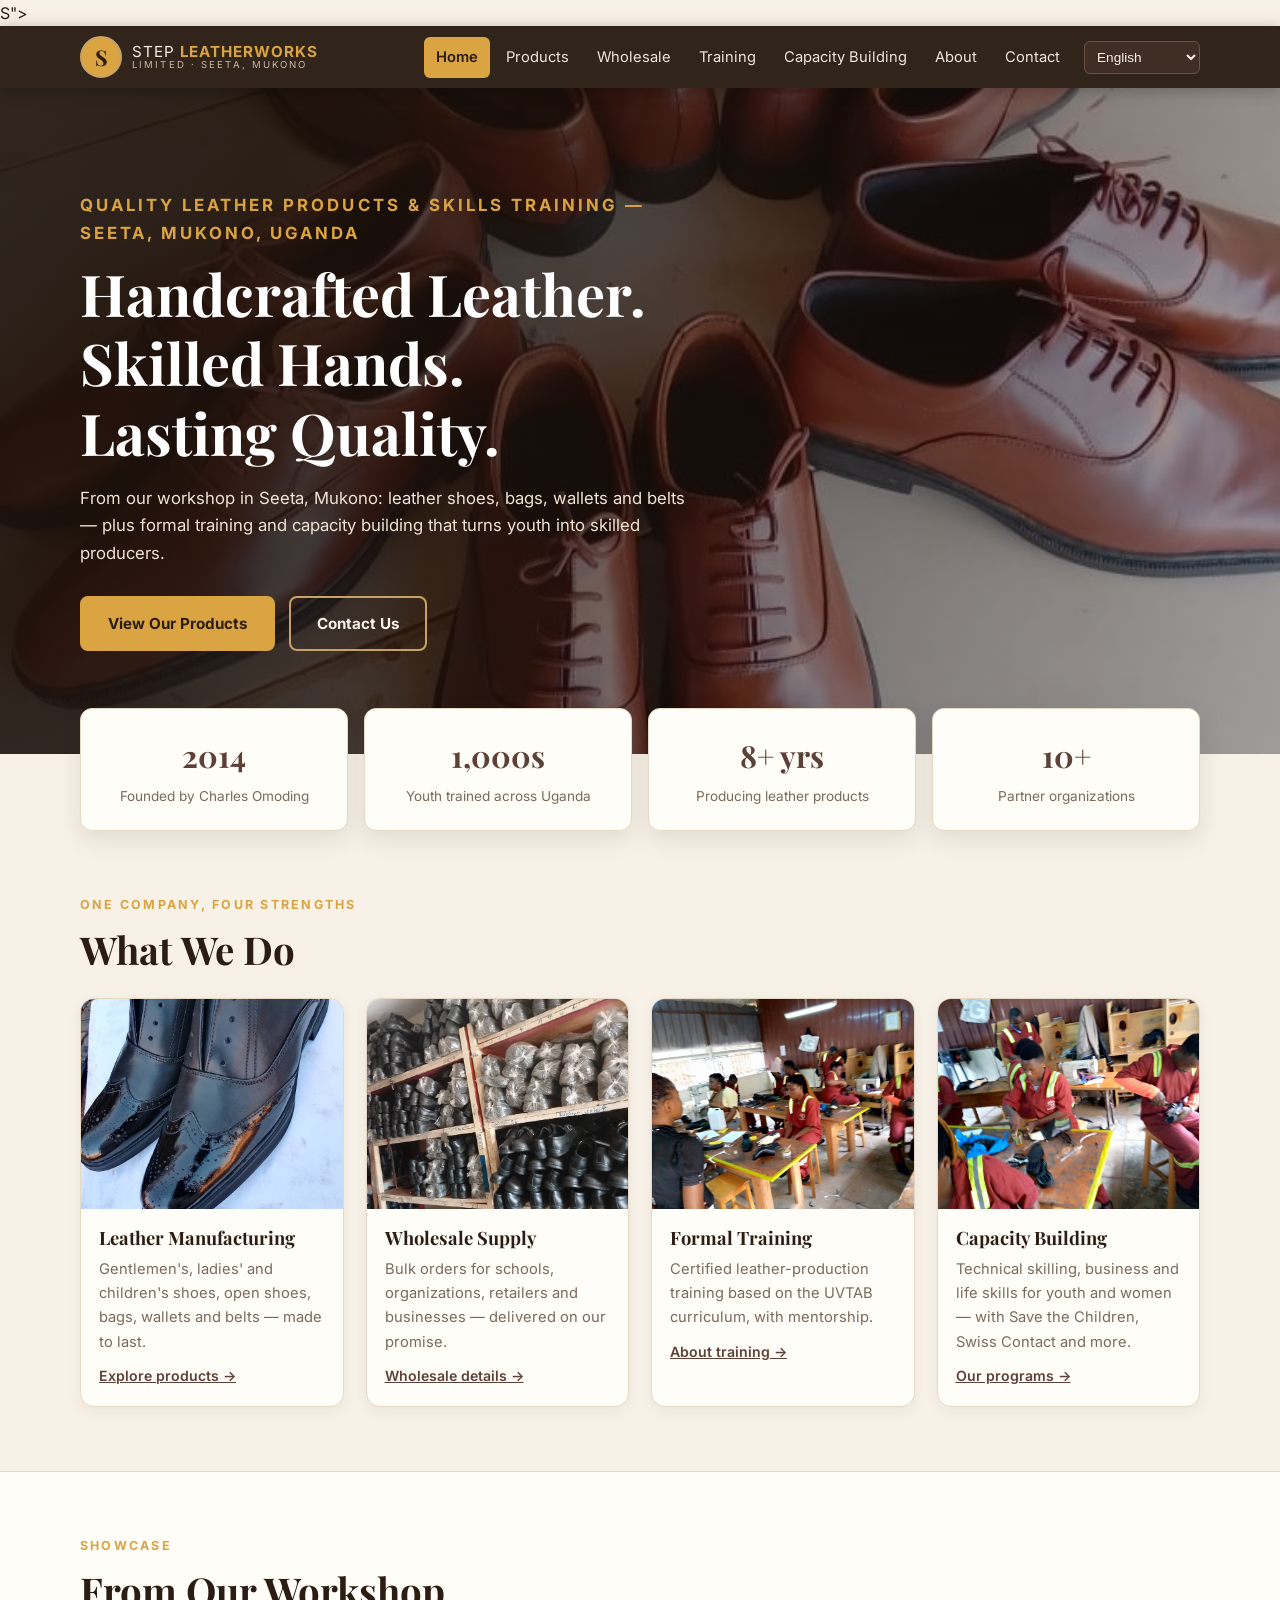
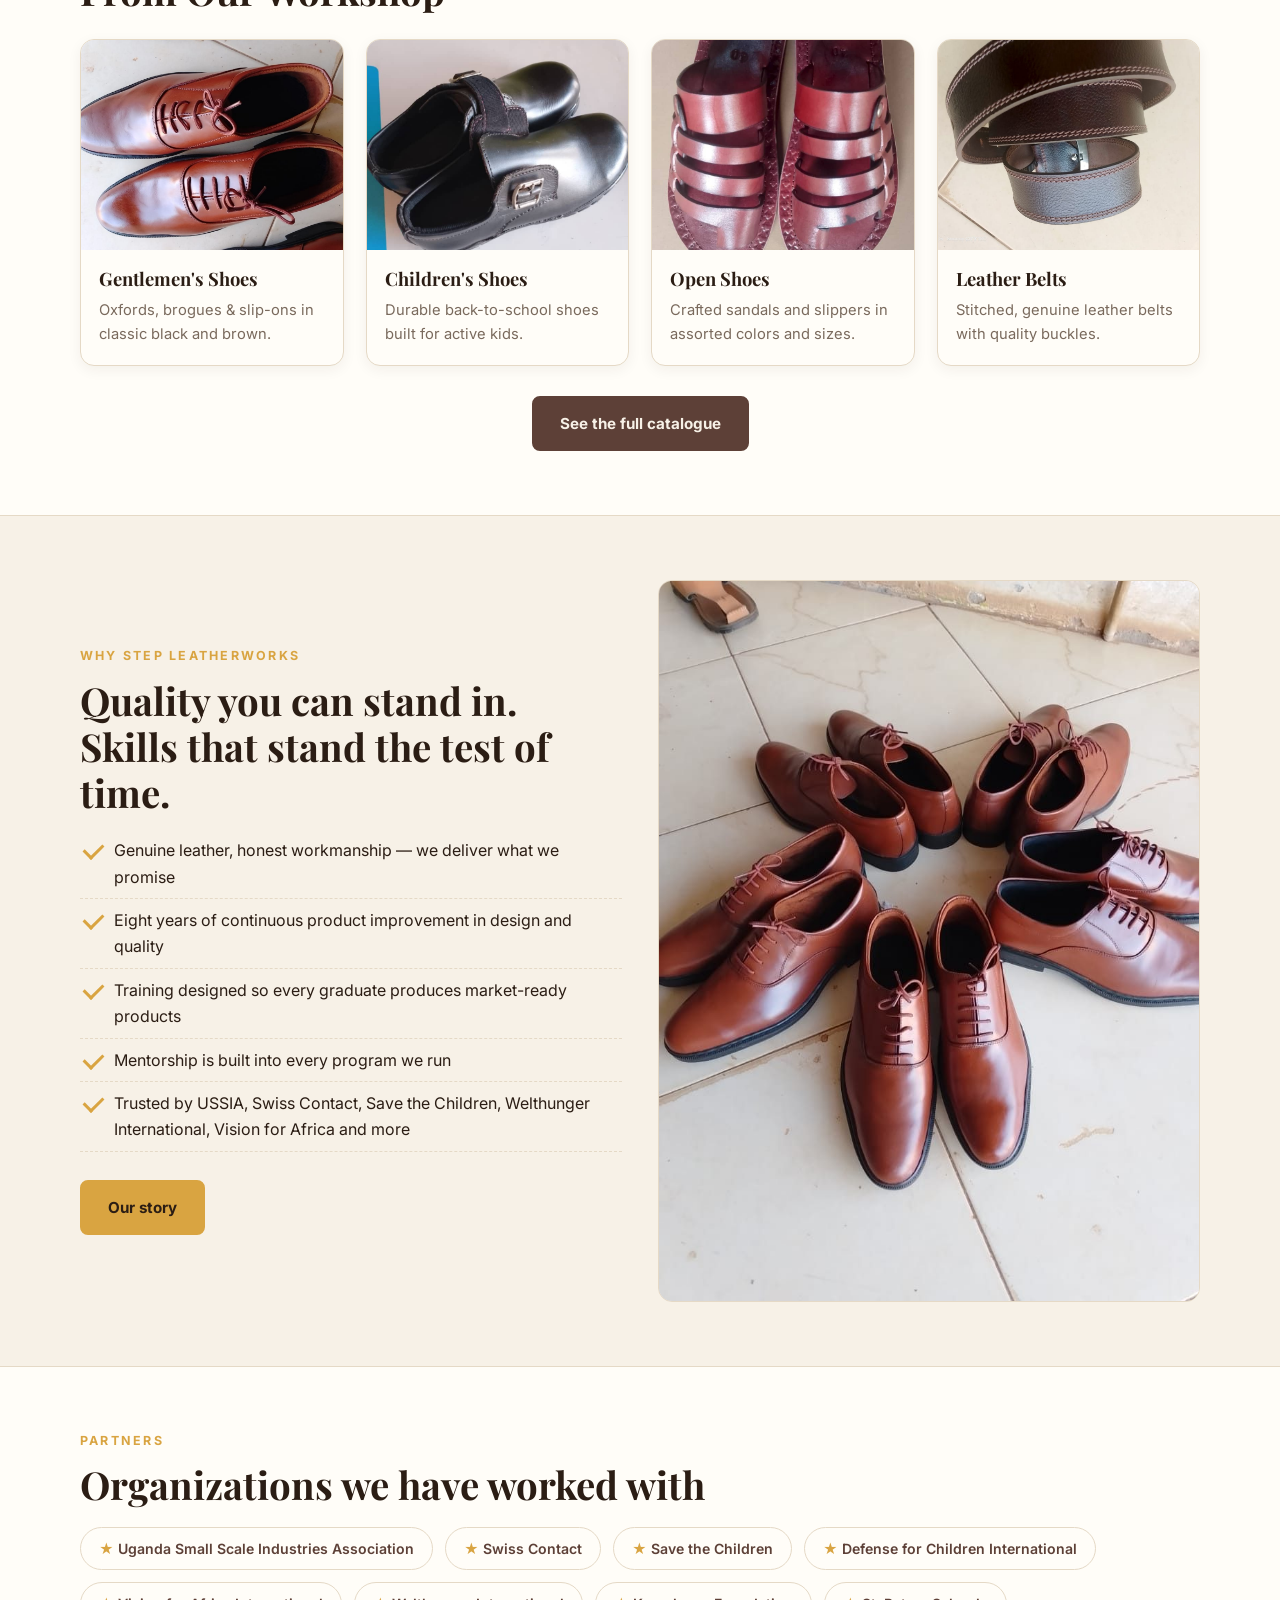
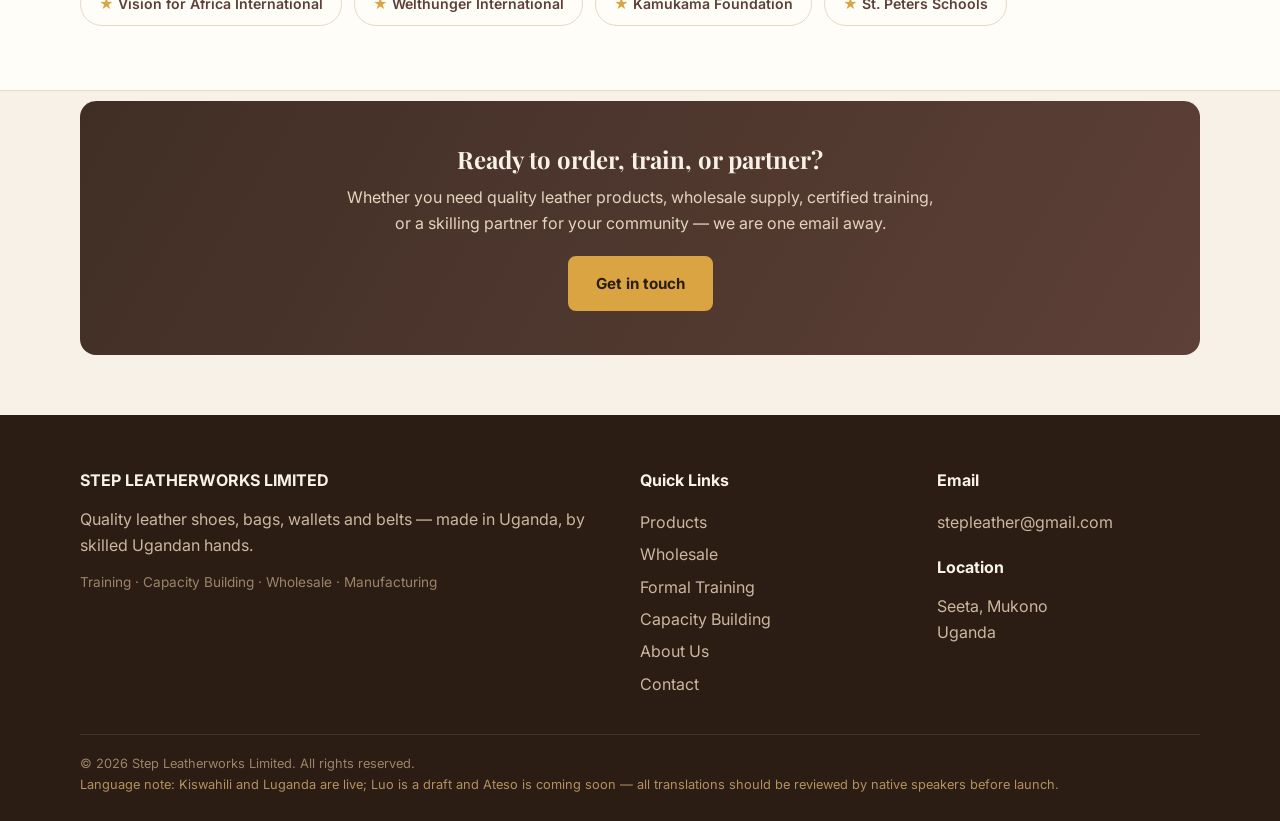
==== index.html @ 599014ef "Deploy Step Leatherworks website with full assets" ====
<!DOCTYPE html>
<html lang="en">
<head>
<meta charset="UTF-8">
<meta name="viewport" content="width=device-width, initial-scale=1.0">
<title>Home | Step Leatherworks Limited</title>
<meta name="description" content="Step Leatherworks Limited — quality leather shoes, bags, wallets and belts from Seeta, Mukono, Uganda. Plus formal training and capacity building in leather production.">
<link rel="icon" href="data:image/svg+xml,<svg xmlns="http://www.w3.org/2000/svg" viewBox="0 0 64 64"><circle cx="32" cy="32" r="30" fill="%23d9a441"/><text x="32" y="43" font-size="34" font-family="Georgia" font-weight="bold" text-anchor="middle" fill="%232b1d14">S</text></svg>">
<link rel="preconnect" href="https://fonts.googleapis.com">
<link href="https://fonts.googleapis.com/css2?family=Playfair+Display:wght@600;700&family=Inter:wght@400;600;700&display=swap" rel="stylesheet">
<link rel="stylesheet" href="assets/css/style.css">
</head>
<body>
<header class="site-header">
  <div class="container nav-wrap">
    <a class="brand" href="index.html">
      <span class="brand-mark">S</span>
      <span class="brand-text">STEP <b>LEATHERWORKS</b><small>LIMITED · SEETA, MUKONO</small></span>
    </a>
    <button class="nav-toggle" aria-label="Menu">☰</button>
    <nav class="main-nav">
        <a href="index.html" data-i18n="nav_home" class="active">Home</a>
        <a href="products.html" data-i18n="nav_products">Products</a>
        <a href="wholesale.html" data-i18n="nav_wholesale">Wholesale</a>
        <a href="training.html" data-i18n="nav_training">Training</a>
        <a href="capacity.html" data-i18n="nav_capacity">Capacity Building</a>
        <a href="about.html" data-i18n="nav_about">About</a>
        <a href="contact.html" data-i18n="nav_contact">Contact</a>
        <select id="langSel" aria-label="Language">
          <option value="en">English</option>
          <option value="sw">Kiswahili</option>
          <option value="lg">Luganda</option>
          <option value="lo">Luo (draft)</option>
          <option value="at">Ateso (soon)</option>
        </select>
    </nav>
  </div>
</header>


<section class="hero" style="background-image:url('assets/img/gents-brown-group.jpg')">
  <div class="container">
    <p class="kicker" data-i18n="hero_kicker">Quality leather products &amp; skills training — Seeta, Mukono, Uganda</p>
    <h1 data-i18n="hero_title">Handcrafted Leather. Skilled Hands. Lasting Quality.</h1>
    <p>From our workshop in Seeta, Mukono: leather shoes, bags, wallets and belts —
       plus formal training and capacity building that turns youth into skilled producers.</p>
    <div class="hero-btns">
      <a class="btn" href="products.html" data-i18n="cta_products">View Our Products</a>
      <a class="btn btn-ghost" href="contact.html" data-i18n="cta_contact">Contact Us</a>
    </div>
  </div>
</section>

<div class="container">
  <div class="stats">
    <div class="stat"><b>2014</b><span>Founded by Charles Omoding</span></div>
    <div class="stat"><b>1,000s</b><span>Youth trained across Uganda</span></div>
    <div class="stat"><b>8+ yrs</b><span>Producing leather products</span></div>
    <div class="stat"><b>10+</b><span>Partner organizations</span></div>
  </div>
</div>

<section class="section">
  <div class="container">
    <p class="kicker">One Company, Four Strengths</p>
    <h2 class="section-title" data-i18n="sec_areas">What We Do</h2>
    <div class="grid-4" style="margin-top:26px">
      <div class="card">
        <img src="assets/img/gents-black-oxfords.jpg" alt="Handcrafted leather shoes">
        <div class="card-body"><h3>Leather Manufacturing</h3>
        <p>Gentlemen's, ladies' and children's shoes, open shoes, bags, wallets and belts — made to last.</p>
        <a class="more" href="products.html">Explore products →</a></div>
      </div>
      <div class="card">
        <img src="assets/img/stock-shelves.jpg" alt="Wholesale leather stock">
        <div class="card-body"><h3>Wholesale Supply</h3>
        <p>Bulk orders for schools, organizations, retailers and businesses — delivered on our promise.</p>
        <a class="more" href="wholesale.html">Wholesale details →</a></div>
      </div>
      <div class="card">
        <img src="assets/img/training-sewing.jpg" alt="Leather production training">
        <div class="card-body"><h3>Formal Training</h3>
        <p>Certified leather-production training based on the UVTAB curriculum, with mentorship.</p>
        <a class="more" href="training.html">About training →</a></div>
      </div>
      <div class="card">
        <img src="assets/img/training-class.jpg" alt="Capacity building skilling">
        <div class="card-body"><h3>Capacity Building</h3>
        <p>Technical skilling, business and life skills for youth and women — with Save the Children, Swiss Contact and more.</p>
        <a class="more" href="capacity.html">Our programs →</a></div>
      </div>
    </div>
  </div>
</section>

<section class="section alt">
  <div class="container">
    <p class="kicker">Showcase</p>
    <h2 class="section-title" data-i18n="sec_products">From Our Workshop</h2>
    <div class="grid-4" style="margin-top:26px">
      <div class="card"><img src="assets/img/gents-brown-1.jpg" alt="Brown leather oxford shoes">
        <div class="card-body"><h3>Gentlemen's Shoes</h3><p>Oxfords, brogues &amp; slip-ons in classic black and brown.</p></div></div>
      <div class="card"><img src="assets/img/children-buckle-1.jpg" alt="Children's school shoes">
        <div class="card-body"><h3>Children's Shoes</h3><p>Durable back-to-school shoes built for active kids.</p></div></div>
      <div class="card"><img src="assets/img/open-red.jpg" alt="Handcrafted leather sandals">
        <div class="card-body"><h3>Open Shoes</h3><p>Crafted sandals and slippers in assorted colors and sizes.</p></div></div>
      <div class="card"><img src="assets/img/belts.jpg" alt="Stitched leather belts">
        <div class="card-body"><h3>Leather Belts</h3><p>Stitched, genuine leather belts with quality buckles.</p></div></div>
    </div>
    <div style="text-align:center;margin-top:30px"><a class="btn btn-dark" href="products.html">See the full catalogue</a></div>
  </div>
</section>

<section class="section">
  <div class="container grid-2">
    <div>
      <p class="kicker">Why Step Leatherworks</p>
      <h2 class="section-title">Quality you can stand in.<br>Skills that stand the test of time.</h2>
      <ul class="checks">
        <li>Genuine leather, honest workmanship — we deliver what we promise</li>
        <li>Eight years of continuous product improvement in design and quality</li>
        <li>Training designed so every graduate produces market-ready products</li>
        <li>Mentorship is built into every program we run</li>
        <li>Trusted by USSIA, Swiss Contact, Save the Children, Welthunger International, Vision for Africa and more</li>
      </ul>
      <a class="btn" href="about.html" style="margin-top:14px">Our story</a>
    </div>
    <div><img class="img-round" src="assets/img/gents-brown-group.jpg" alt="Step Leatherworks shoes ready for delivery"></div>
  </div>
</section>

<section class="section alt">
  <div class="container">
    <p class="kicker">Partners</p>
    <h2 class="section-title">Organizations we have worked with</h2>
    <div class="badge-row" style="margin-top:20px">
      <span class="badge">Uganda Small Scale Industries Association</span>
      <span class="badge">Swiss Contact</span>
      <span class="badge">Save the Children</span>
      <span class="badge">Defense for Children International</span>
      <span class="badge">Vision for Africa International</span>
      <span class="badge">Welthunger International</span>
      <span class="badge">Kamukama Foundation</span>
      <span class="badge">St. Peters Schools</span>
    </div>
  </div>
</section>

<div class="container">
  <div class="cta-banner">
    <h2>Ready to order, train, or partner?</h2>
    <p>Whether you need quality leather products, wholesale supply, certified training,
       or a skilling partner for your community — we are one email away.</p>
    <a class="btn" href="contact.html">Get in touch</a>
  </div>
</div>


<footer class="site-footer">
  <div class="container">
    <div class="footer-grid">
      <div>
        <h4>STEP LEATHERWORKS LIMITED</h4>
        <p data-i18n="foot_tag">Quality leather shoes, bags, wallets and belts — made in Uganda, by skilled Ugandan hands.</p>
        <p style="margin-top:12px;font-size:.85rem;color:#9b8468">Training · Capacity Building · Wholesale · Manufacturing</p>
      </div>
      <div>
        <h4 data-i18n="f_links">Quick Links</h4>
        <a href="products.html">Products</a>
        <a href="wholesale.html">Wholesale</a>
        <a href="training.html">Formal Training</a>
        <a href="capacity.html">Capacity Building</a>
        <a href="about.html">About Us</a>
        <a href="contact.html">Contact</a>
      </div>
      <div>
        <h4 data-i18n="f_email">Email</h4>
        <a href="mailto:stepleather@gmail.com">stepleather@gmail.com</a>
        <h4 style="margin-top:16px" data-i18n="f_loc">Location</h4>
        <span>Seeta, Mukono<br>Uganda</span>
      </div>
    </div>
    <div class="footer-note">
      <p>© 2026 Step Leatherworks Limited. All rights reserved.</p>
      <p class="disc">Language note: Kiswahili and Luganda are live; Luo is a draft and Ateso is coming soon — all translations should be reviewed by native speakers before launch.</p>
    </div>
  </div>
</footer>
<script src="assets/js/main.js"></script>
</body>
</html>
---- assets/css/style.css ----
/* ============ STEP LEATHERWORKS — site stylesheet ============ */
:root{
  --ink:#2b1d14; --brown:#5d4037; --brown-d:#402e25; --tan:#c8a165; --amber:#d9a441;
  --cream:#f7f1e7; --paper:#fffdf8; --muted:#7a6a5d; --line:#e5d9c6;
}
*{margin:0;padding:0;box-sizing:border-box}
html{scroll-behavior:smooth}
body{font-family:'Inter',system-ui,-apple-system,'Segoe UI',sans-serif;color:var(--ink);
  background:var(--cream);line-height:1.65;font-size:16px}
h1,h2,h3,.serif{font-family:'Playfair Display',Georgia,'Times New Roman',serif;line-height:1.2}
img{max-width:100%;display:block}
a{color:var(--brown)}
.container{width:min(1120px,92%);margin:0 auto}
.section{padding:64px 0}
.section.alt{background:var(--paper);border-top:1px solid var(--line);border-bottom:1px solid var(--line)}
.kicker{text-transform:uppercase;letter-spacing:.18em;font-size:.78rem;color:var(--amber);
  font-weight:700;margin-bottom:10px}
.section-title{font-size:clamp(1.6rem,3.5vw,2.4rem);margin-bottom:14px}
.lead{color:var(--muted);max-width:70ch}

/* ---------- header ---------- */
.site-header{position:sticky;top:0;z-index:50;background:rgba(43,29,20,.97);
  box-shadow:0 2px 14px rgba(0,0,0,.25)}
.nav-wrap{display:flex;align-items:center;justify-content:space-between;gap:16px;padding:10px 0}
.brand{display:flex;align-items:center;gap:10px;text-decoration:none;color:var(--cream)}
.brand-mark{width:42px;height:42px;border-radius:50%;background:var(--amber);color:var(--ink);
  display:grid;place-items:center;font-family:'Playfair Display',serif;font-weight:700;font-size:1.35rem;
  border:2px solid var(--tan)}
.brand-text{line-height:1.1;font-size:.95rem;letter-spacing:.06em}
.brand-text b{color:var(--amber)}
.brand-text small{display:block;font-size:.6rem;letter-spacing:.22em;color:#cbb79f}
.main-nav{display:flex;align-items:center;gap:4px;flex-wrap:wrap}
.main-nav a{color:#efe6d8;text-decoration:none;padding:8px 12px;border-radius:6px;font-size:.92rem}
.main-nav a:hover{background:rgba(255,255,255,.08)}
.main-nav a.active{background:var(--amber);color:var(--ink);font-weight:600}
#langSel{margin-left:8px;background:var(--brown-d);color:var(--cream);border:1px solid #6d5240;
  border-radius:6px;padding:7px 8px;font-size:.85rem}
.nav-toggle{display:none;background:none;border:1px solid #6d5240;color:var(--cream);
  border-radius:6px;font-size:1.3rem;padding:4px 12px;cursor:pointer}
@media(max-width:900px){
  .nav-toggle{display:block}
  .main-nav{display:none;position:absolute;top:100%;left:0;right:0;background:var(--ink);
    flex-direction:column;align-items:stretch;padding:10px 4%;gap:2px}
  .main-nav.open{display:flex}
  #langSel{margin:8px 0 0}
}

/* ---------- hero ---------- */
.hero{position:relative;min-height:74vh;display:flex;align-items:center;color:#fff;
  background-size:cover;background-position:center}
.hero::before{content:"";position:absolute;inset:0;
  background:linear-gradient(105deg,rgba(28,17,10,.88) 20%,rgba(28,17,10,.55) 60%,rgba(28,17,10,.35))}
.hero .container{position:relative;z-index:1;padding:70px 0}
.hero h1{font-size:clamp(2rem,5.4vw,3.6rem);max-width:16ch;margin:12px 0 18px}
.hero p{max-width:56ch;font-size:1.05rem;color:#efe4d2}
.hero .kicker{color:var(--amber)}
.hero-btns{display:flex;gap:14px;margin-top:28px;flex-wrap:wrap}

/* ---------- page hero ---------- */
.page-hero{position:relative;color:#fff;padding:96px 0 64px;background-size:cover;background-position:center}
.page-hero::before{content:"";position:absolute;inset:0;
  background:linear-gradient(180deg,rgba(30,19,11,.82),rgba(30,19,11,.55))}
.page-hero .container{position:relative;z-index:1}
.page-hero h1{font-size:clamp(1.9rem,4.6vw,3rem);max-width:22ch}
.page-hero p{max-width:64ch;color:#efe4d2;margin-top:12px}

/* ---------- buttons ---------- */
.btn{display:inline-block;background:var(--amber);color:var(--ink);text-decoration:none;
  padding:13px 26px;border-radius:8px;font-weight:700;border:2px solid var(--amber);cursor:pointer;
  font-size:.95rem;transition:.2s}
.btn:hover{background:var(--tan);border-color:var(--tan)}
.btn-ghost{background:transparent;color:var(--cream);border-color:var(--tan)}
.btn-ghost:hover{background:rgba(255,255,255,.12);color:#fff}
.btn-dark{background:var(--brown);border-color:var(--brown);color:var(--cream)}
.btn-dark:hover{background:var(--brown-d)}

/* ---------- stats ---------- */
.stats{display:grid;grid-template-columns:repeat(auto-fit,minmax(180px,1fr));gap:16px;margin-top:-46px;position:relative;z-index:2}
.stat{background:var(--paper);border:1px solid var(--line);border-radius:12px;padding:22px 18px;text-align:center;
  box-shadow:0 8px 24px rgba(43,29,20,.10)}
.stat b{display:block;font-family:'Playfair Display',serif;font-size:1.9rem;color:var(--brown)}
.stat span{font-size:.85rem;color:var(--muted)}

/* ---------- cards & grids ---------- */
.grid-2{display:grid;grid-template-columns:1fr 1fr;gap:36px;align-items:center}
.grid-3{display:grid;grid-template-columns:repeat(3,1fr);gap:22px}
.grid-4{display:grid;grid-template-columns:repeat(4,1fr);gap:22px}
@media(max-width:900px){.grid-2,.grid-3,.grid-4{grid-template-columns:1fr 1fr}}
@media(max-width:600px){.grid-2,.grid-3,.grid-4{grid-template-columns:1fr}}
.card{background:var(--paper);border:1px solid var(--line);border-radius:14px;overflow:hidden;
  transition:.25s;box-shadow:0 4px 14px rgba(43,29,20,.06)}
.card:hover{transform:translateY(-4px);box-shadow:0 12px 30px rgba(43,29,20,.14)}
.card img{width:100%;height:210px;object-fit:cover}
.card .card-body{padding:18px}
.card h3{font-size:1.15rem;margin-bottom:8px}
.card p{font-size:.92rem;color:var(--muted)}
.card a.more{display:inline-block;margin-top:10px;font-weight:600;font-size:.88rem}

/* ---------- gallery ---------- */
.gallery{display:grid;grid-template-columns:repeat(auto-fill,minmax(230px,1fr));gap:16px}
.gallery figure{border-radius:12px;overflow:hidden;border:1px solid var(--line);position:relative;
  background:var(--paper)}
.gallery img{width:100%;height:230px;object-fit:cover;transition:.35s}
.gallery figure:hover img{transform:scale(1.05)}
.gallery figcaption{padding:10px 12px;font-size:.85rem;color:var(--muted);background:var(--paper)}
.cat-title{font-size:1.35rem;margin:38px 0 14px;padding-bottom:8px;border-bottom:2px solid var(--tan)}

/* ---------- lists & feature rows ---------- */
.checks{list-style:none;margin:14px 0}
.checks li{padding:8px 0 8px 34px;position:relative;border-bottom:1px dashed var(--line)}
.checks li::before{content:"";position:absolute;left:4px;top:14px;width:16px;height:9px;
  border-left:3px solid var(--amber);border-bottom:3px solid var(--amber);transform:rotate(-45deg)}
.two-col-list{columns:2;column-gap:34px}
@media(max-width:640px){.two-col-list{columns:1}}

/* ---------- timeline ---------- */
.timeline{position:relative;margin:26px 0;padding-left:26px;border-left:3px solid var(--tan)}
.tl-item{position:relative;padding:0 0 26px 22px}
.tl-item::before{content:"";position:absolute;left:-35px;top:4px;width:16px;height:16px;border-radius:50%;
  background:var(--amber);border:3px solid var(--cream);box-shadow:0 0 0 2px var(--tan)}
.tl-item .tl-year{font-weight:800;color:var(--brown);letter-spacing:.05em}
.tl-item p{color:var(--muted);font-size:.94rem;max-width:70ch}

/* ---------- team / awards ---------- */
.team-card{text-align:center;padding:28px 18px}
.avatar{width:92px;height:92px;border-radius:50%;margin:0 auto 14px;display:grid;place-items:center;
  background:var(--brown);color:var(--cream);font-family:'Playfair Display',serif;font-size:1.7rem;
  border:3px solid var(--tan)}
.badge-row{display:flex;flex-wrap:wrap;gap:12px;margin-top:16px}
.badge{background:var(--paper);border:1px solid var(--line);border-radius:999px;padding:9px 18px;
  font-size:.88rem;color:var(--brown);font-weight:600}
.badge::before{content:"★ ";color:var(--amber)}

/* ---------- contact ---------- */
.contact-grid{display:grid;grid-template-columns:1fr 1.2fr;gap:30px}
@media(max-width:820px){.contact-grid{grid-template-columns:1fr}}
.contact-card{background:var(--paper);border:1px solid var(--line);border-radius:14px;padding:26px}
form label{display:block;font-weight:600;font-size:.9rem;margin:14px 0 6px}
form input,form select,form textarea{width:100%;padding:12px;border:1px solid var(--line);border-radius:8px;
  background:#fff;font-size:.95rem;font-family:inherit}
form input:focus,form select:focus,form textarea:focus{outline:2px solid var(--tan);border-color:var(--tan)}
form textarea{min-height:130px;resize:vertical}

/* ---------- CTA banner / footer ---------- */
.cta-banner{background:linear-gradient(120deg,var(--brown-d),var(--brown));color:var(--cream);
  border-radius:16px;padding:44px 36px;text-align:center;margin:10px 0 20px}
.cta-banner h2{margin-bottom:10px}
.cta-banner p{color:#e4d4bf;max-width:60ch;margin:0 auto 20px}
.site-footer{background:var(--ink);color:#cbb79f;padding:52px 0 26px;margin-top:60px}
.footer-grid{display:grid;grid-template-columns:2fr 1fr 1fr;gap:34px}
@media(max-width:820px){.footer-grid{grid-template-columns:1fr}}
.site-footer h4{color:var(--cream);margin-bottom:12px;font-size:1rem}
.site-footer a{color:#cbb79f;text-decoration:none;display:block;padding:3px 0}
.site-footer a:hover{color:var(--amber)}
.footer-note{border-top:1px solid #453324;margin-top:34px;padding-top:18px;font-size:.8rem;color:#9b8468}
.footer-note .disc{color:#b3905f}

/* ---------- misc ---------- */
.notice{background:#f3e7cf;border:1px solid var(--tan);border-radius:10px;padding:14px 18px;
  font-size:.9rem;color:#6b5426;margin:18px 0}
.img-round{border-radius:14px;border:1px solid var(--line)}
.split{display:grid;grid-template-columns:1fr 1fr;gap:34px;align-items:center}
@media(max-width:820px){.split{grid-template-columns:1fr}}
hr.soft{border:none;border-top:1px solid var(--line);margin:34px 0}
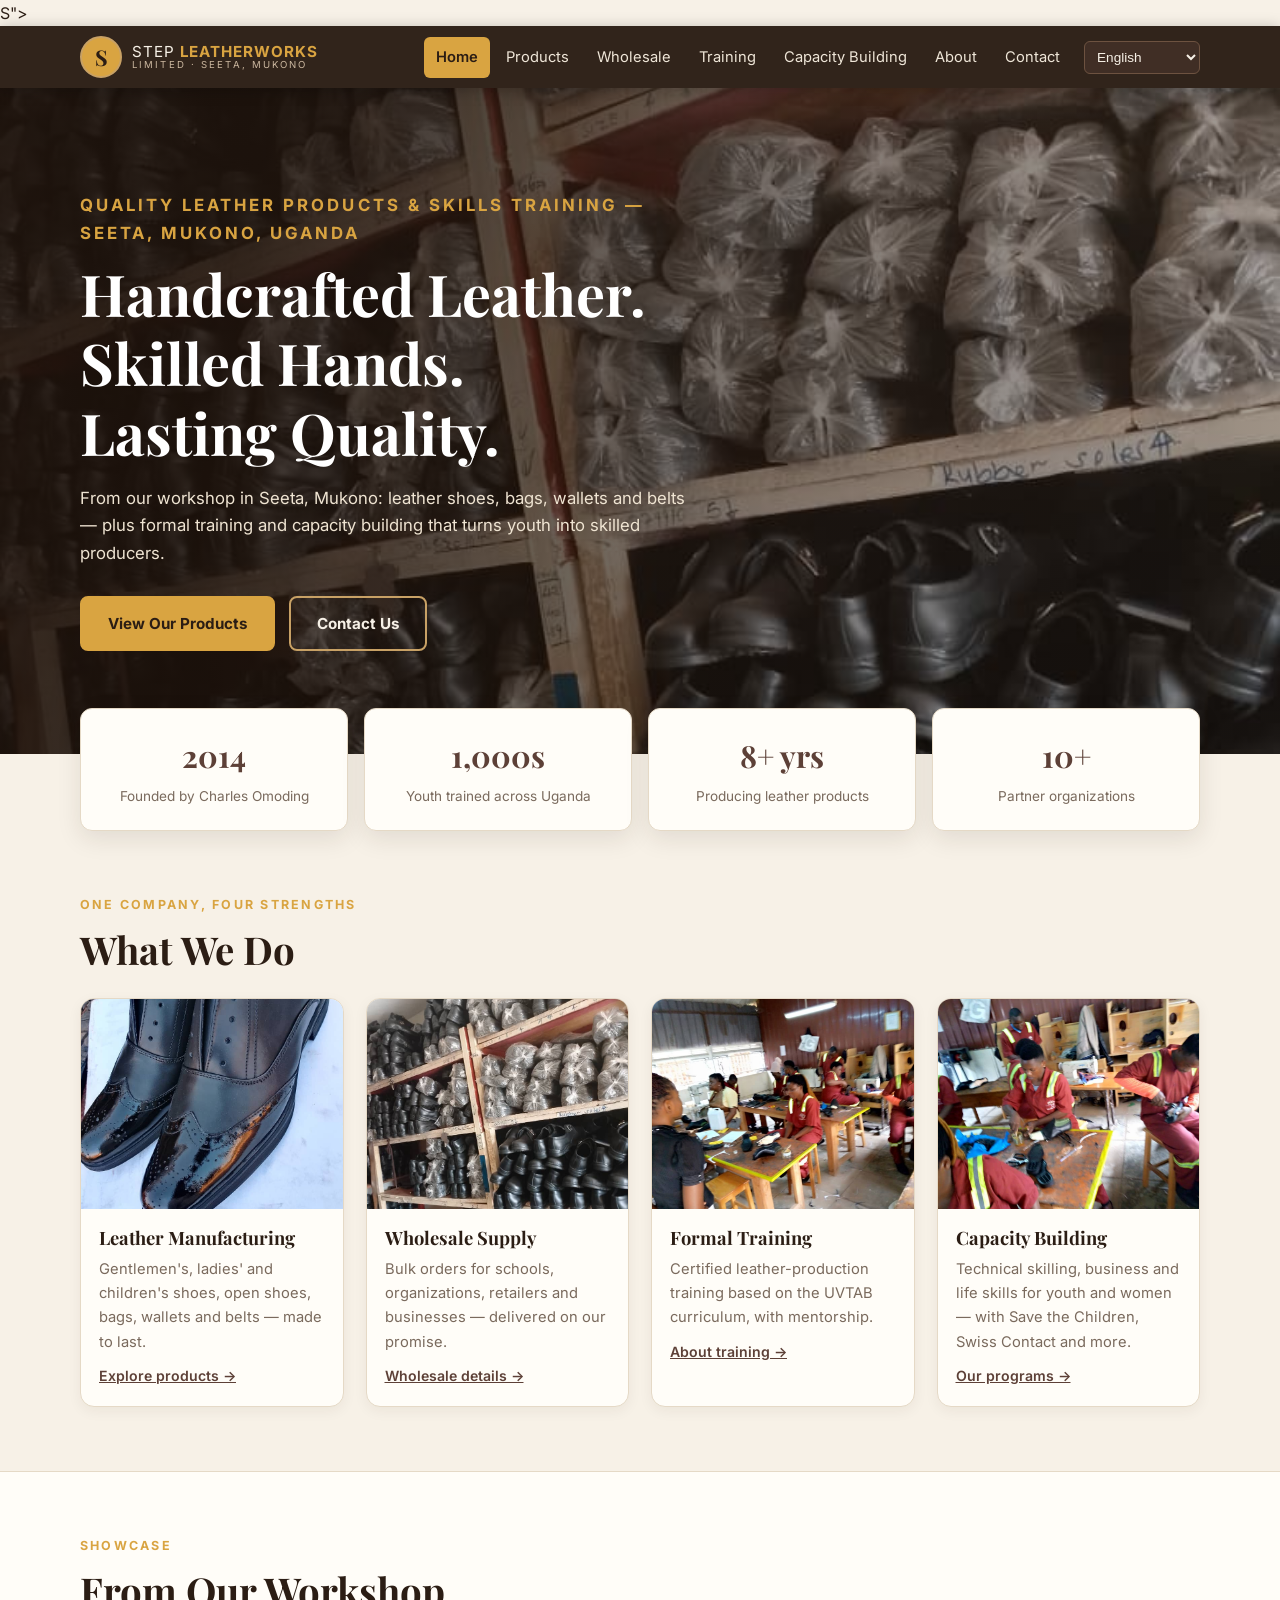
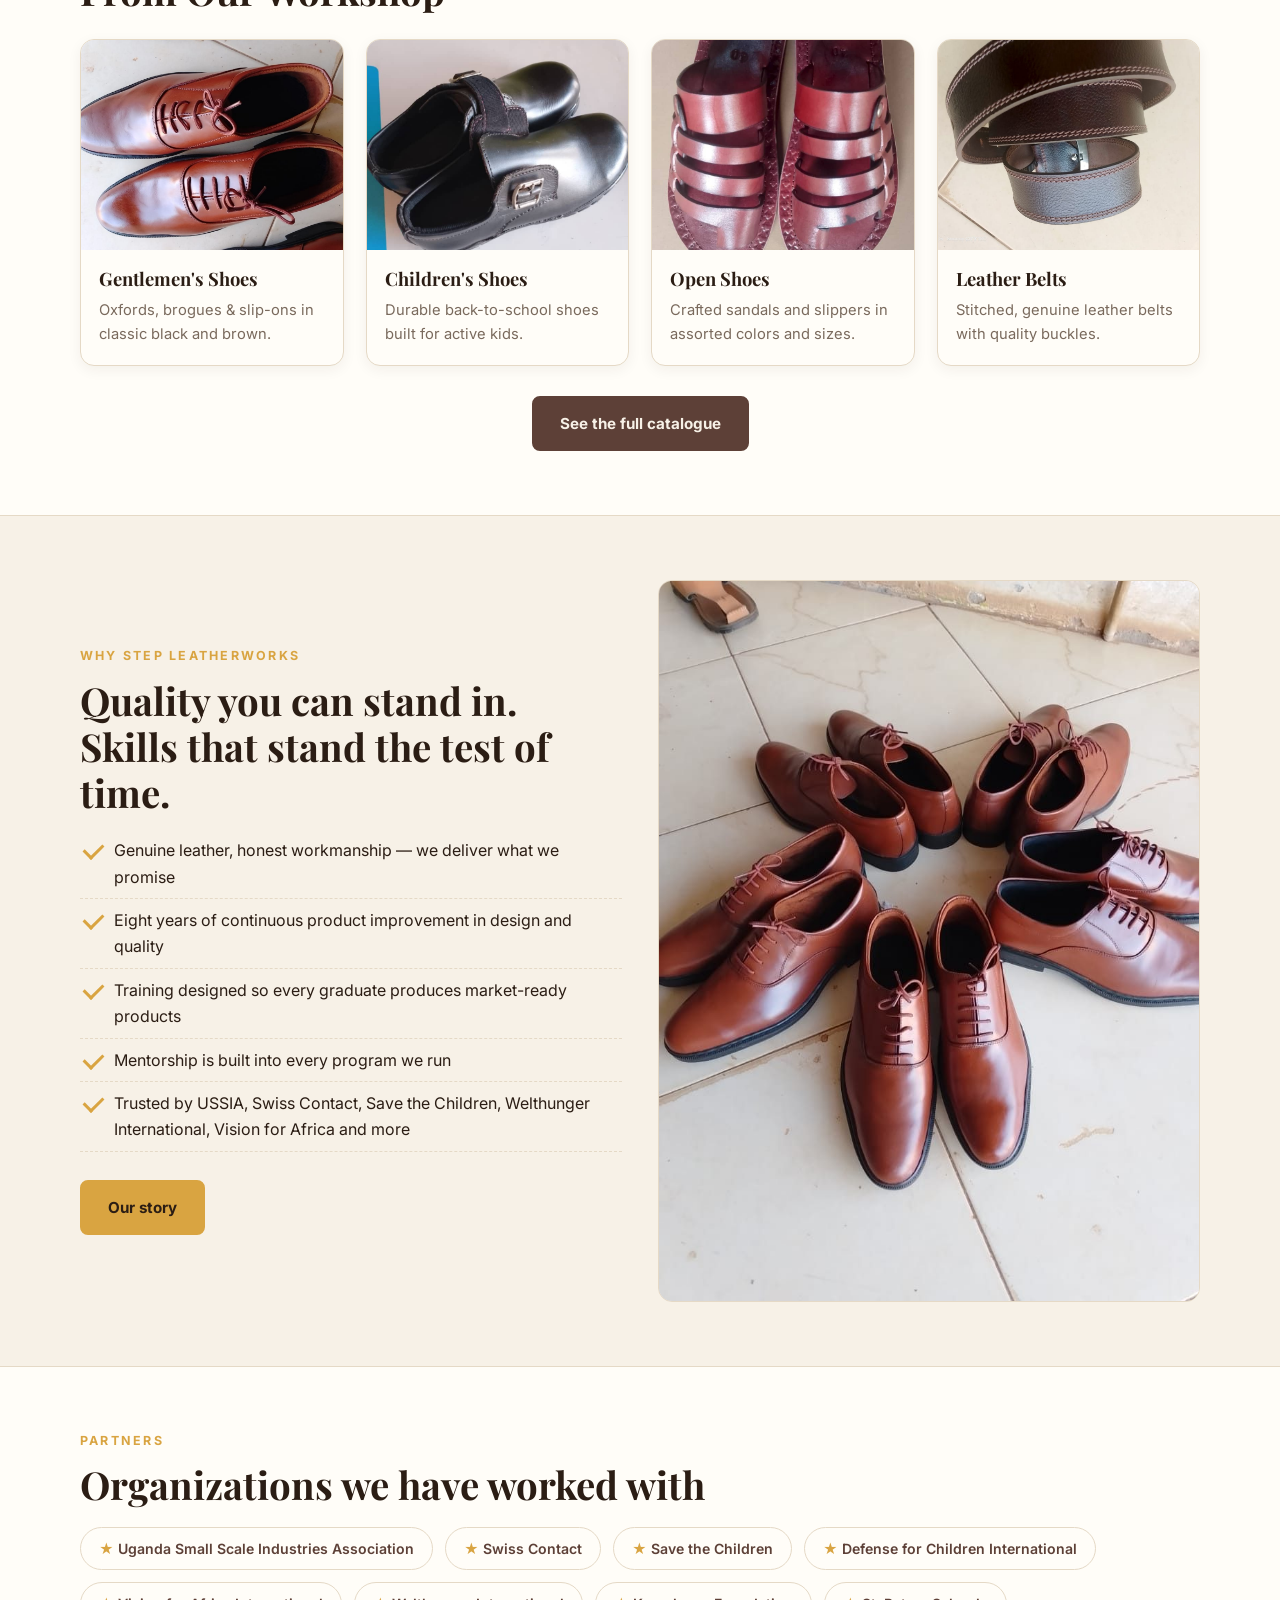
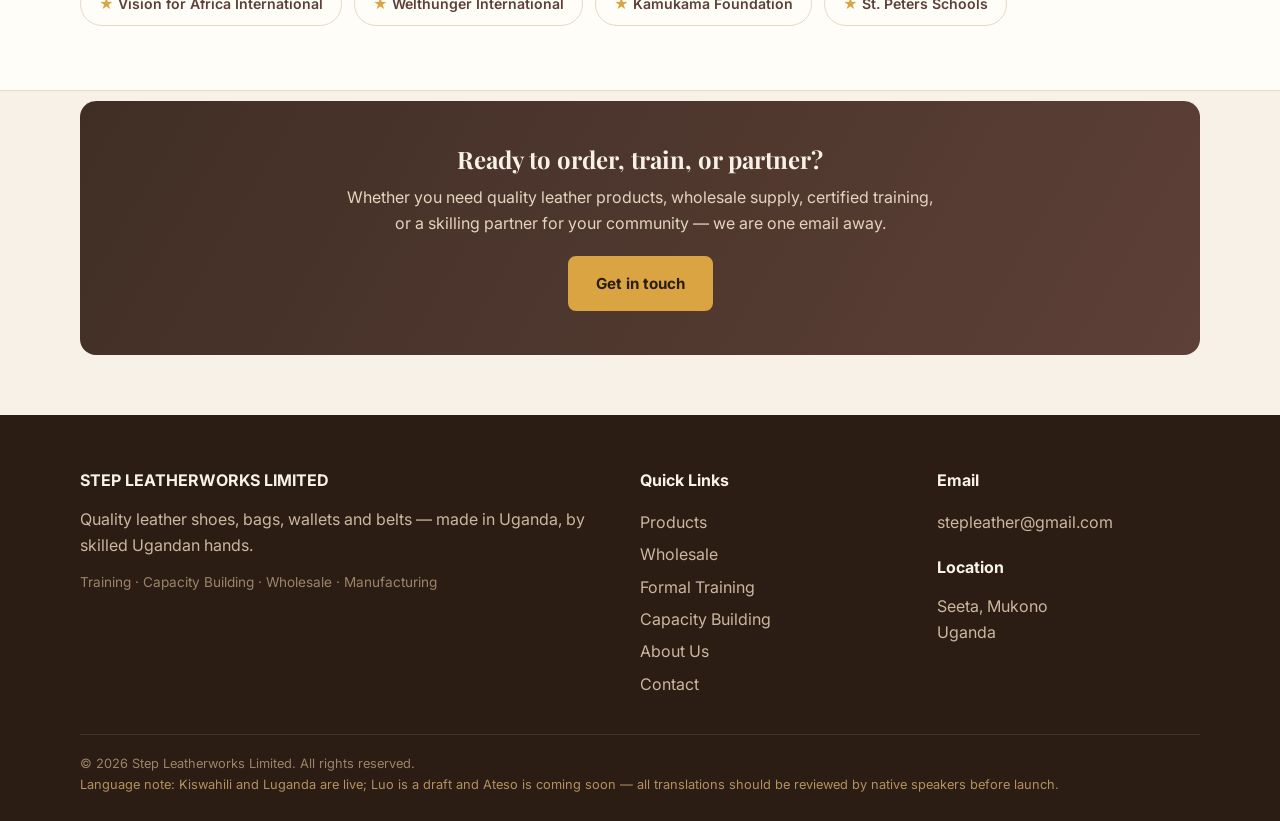
==== commit 969cbb6d: "Change hero background image to stock shelves" ====
--- a/index.html
+++ b/index.html
@@ -38,7 +38,7 @@
 </header>
 
 
-<section class="hero" style="background-image:url('assets/img/gents-brown-group.jpg')">
+<section class="hero" style="background-image:url('assets/img/stock-shelves.jpg')">
   <div class="container">
     <p class="kicker" data-i18n="hero_kicker">Quality leather products &amp; skills training — Seeta, Mukono, Uganda</p>
     <h1 data-i18n="hero_title">Handcrafted Leather. Skilled Hands. Lasting Quality.</h1>
@@ -188,4 +188,4 @@
 </footer>
 <script src="assets/js/main.js"></script>
 </body>
-</html>+</html>
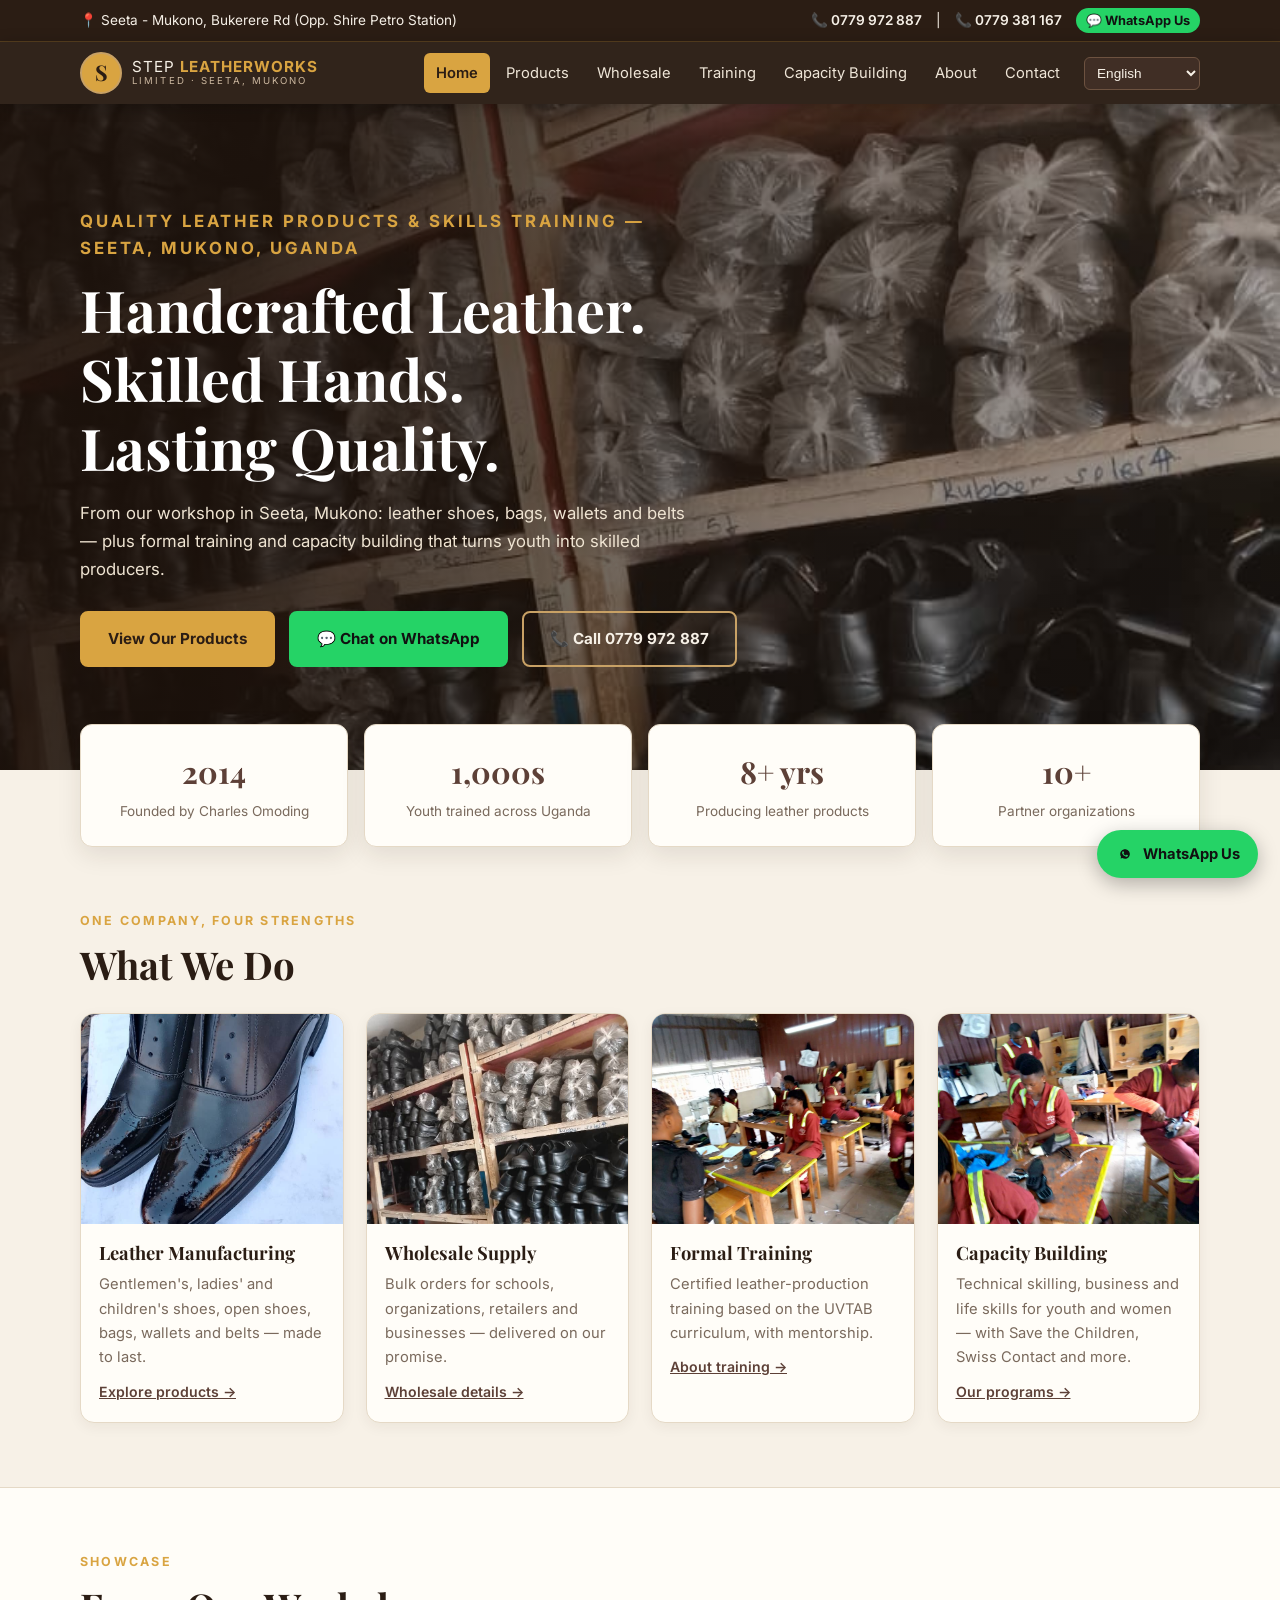
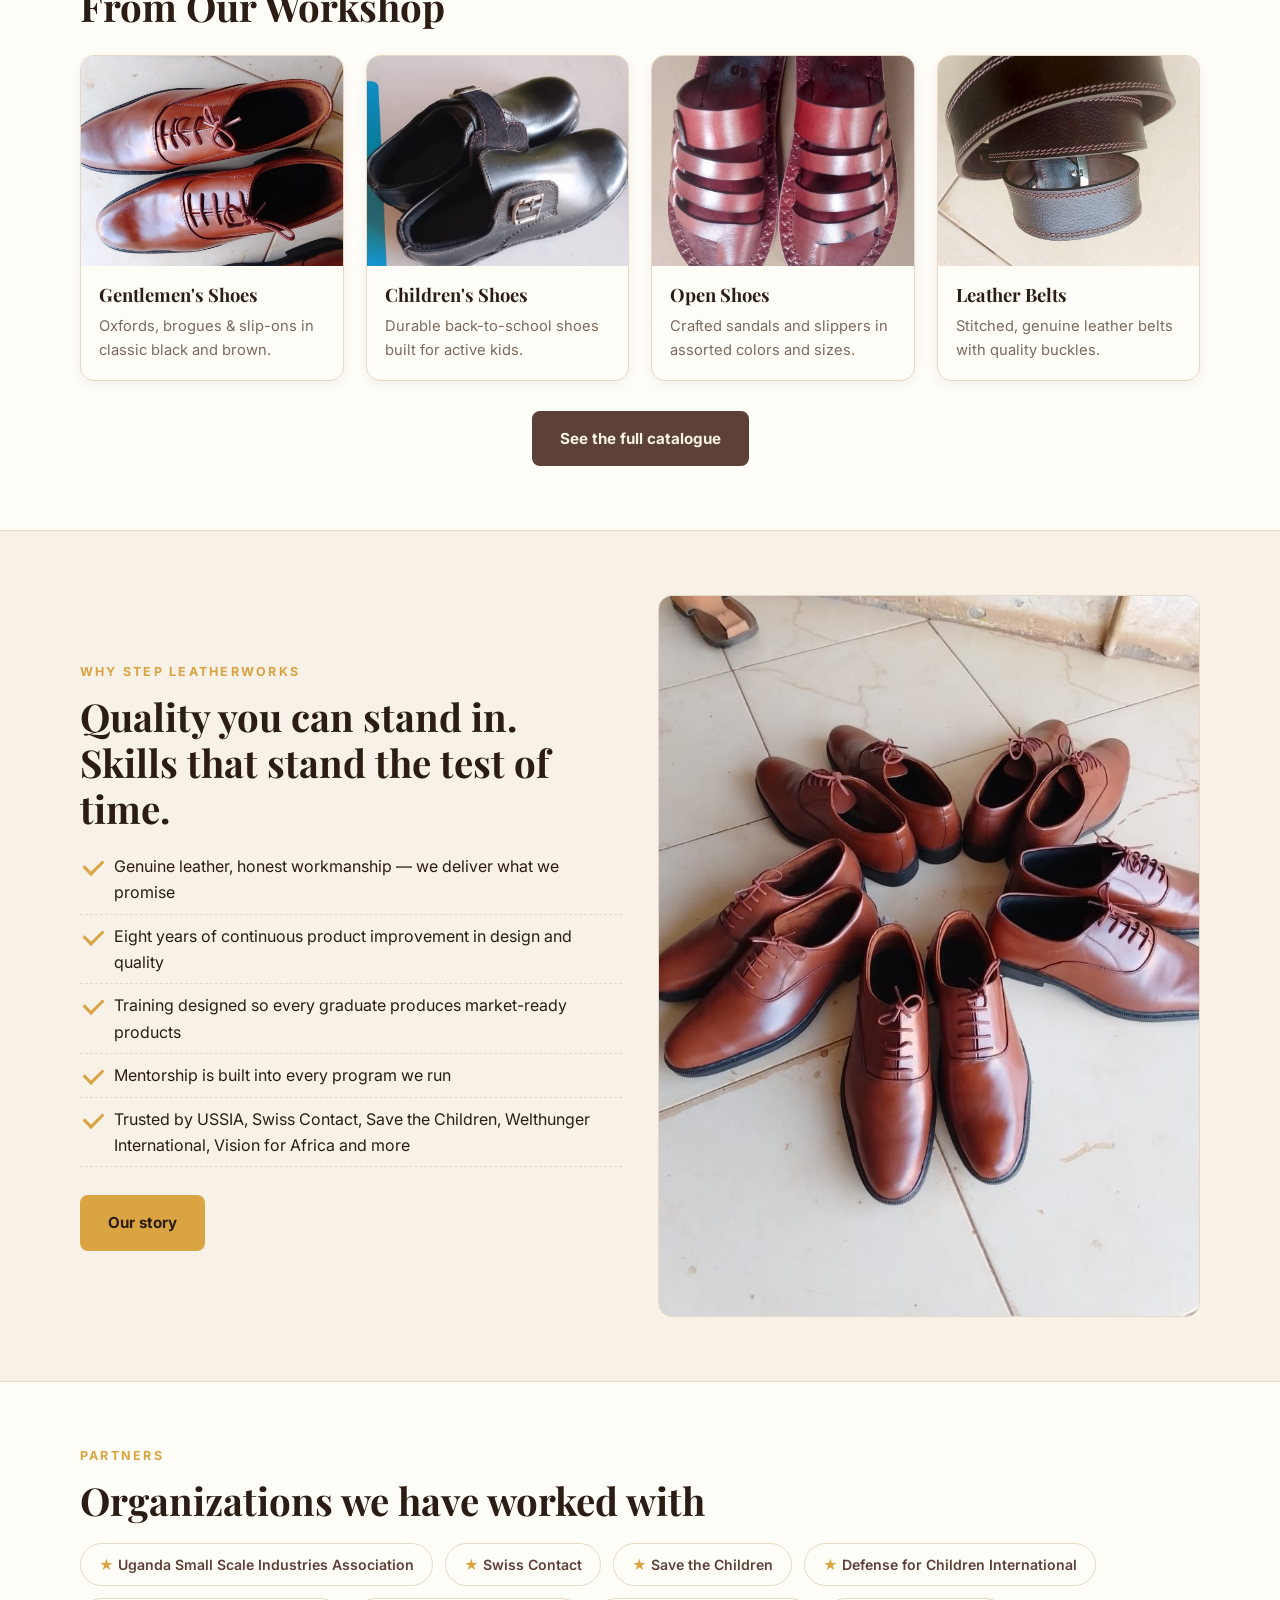
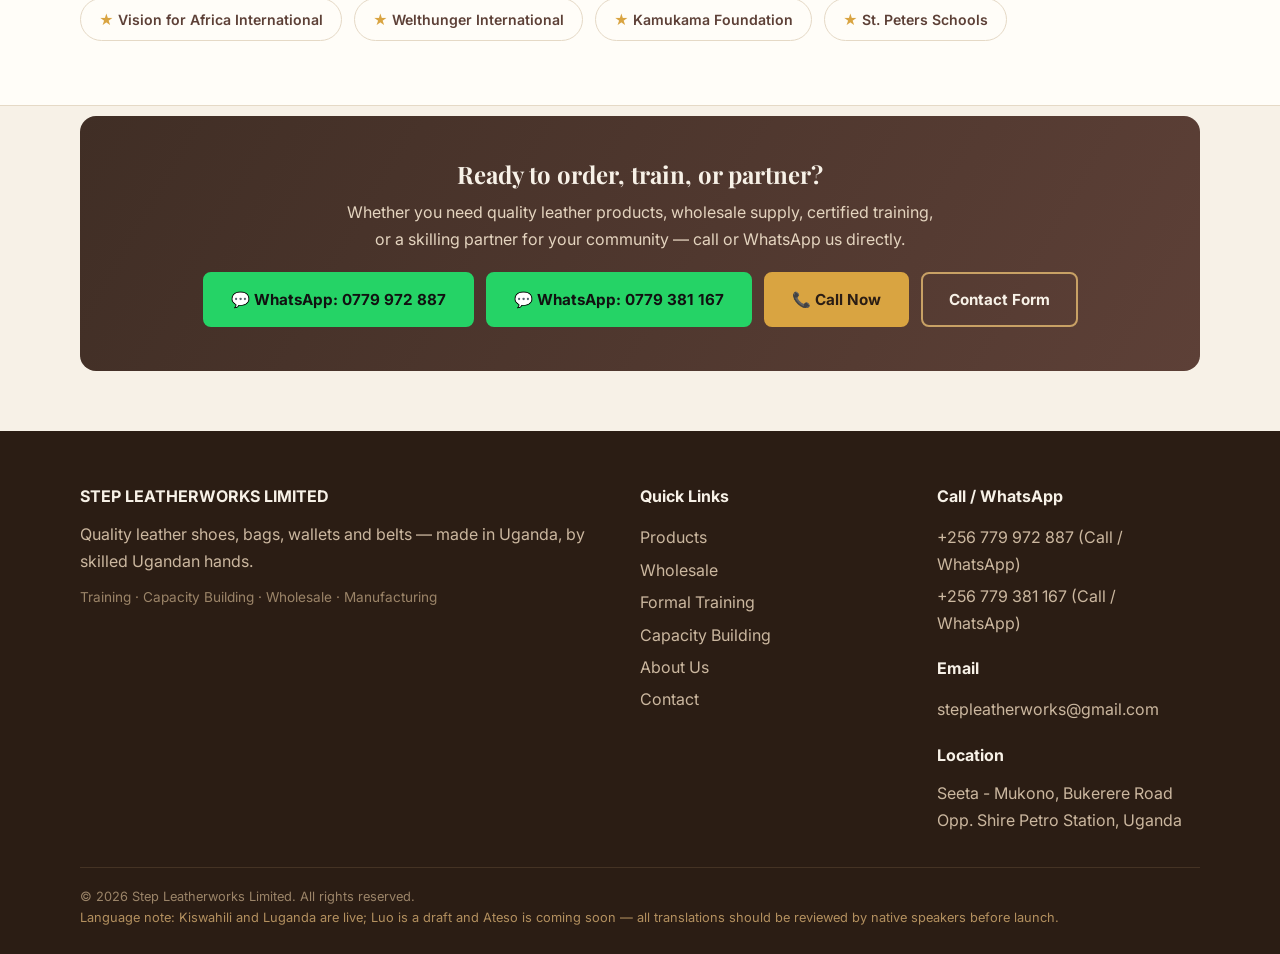
==== commit da51c9d5: "Enhance contact options and styling in index.html Updated the index.html file to enhance contact opt" ====
--- a/index.html
+++ b/index.html
@@ -5,12 +5,119 @@
 <meta name="viewport" content="width=device-width, initial-scale=1.0">
 <title>Home | Step Leatherworks Limited</title>
 <meta name="description" content="Step Leatherworks Limited — quality leather shoes, bags, wallets and belts from Seeta, Mukono, Uganda. Plus formal training and capacity building in leather production.">
-<link rel="icon" href="data:image/svg+xml,<svg xmlns="http://www.w3.org/2000/svg" viewBox="0 0 64 64"><circle cx="32" cy="32" r="30" fill="%23d9a441"/><text x="32" y="43" font-size="34" font-family="Georgia" font-weight="bold" text-anchor="middle" fill="%232b1d14">S</text></svg>">
+<link rel="icon" href="data:image/svg+xml,<svg xmlns='http://www.w3.org/2000/svg' viewBox='0 0 64 64'><circle cx='32' cy='32' r='30' fill='%23d9a441'/><text x='32' y='43' font-size='34' font-family='Georgia' font-weight='bold' text-anchor='middle' fill='%232b1d14'>S</text></svg>">
 <link rel="preconnect" href="https://fonts.googleapis.com">
 <link href="https://fonts.googleapis.com/css2?family=Playfair+Display:wght@600;700&family=Inter:wght@400;600;700&display=swap" rel="stylesheet">
 <link rel="stylesheet" href="assets/css/style.css">
+<style>
+  /* Top Quick-Contact Bar */
+  .top-contact-bar {
+    background: #2b1d14;
+    color: #f5efe6;
+    font-size: 0.85rem;
+    padding: 8px 0;
+    border-bottom: 1px solid rgba(217, 164, 65, 0.25);
+  }
+  .top-contact-bar .container {
+    display: flex;
+    justify-content: space-between;
+    align-items: center;
+    flex-wrap: wrap;
+    gap: 8px;
+  }
+  .top-contact-links {
+    display: flex;
+    align-items: center;
+    gap: 14px;
+    flex-wrap: wrap;
+  }
+  .top-contact-links a {
+    color: #f5efe6;
+    text-decoration: none;
+    font-weight: 600;
+    display: inline-flex;
+    align-items: center;
+    gap: 5px;
+  }
+  .top-contact-links a:hover {
+    color: #d9a441;
+  }
+  .wa-pill {
+    background: #25D366;
+    color: #111 !important;
+    padding: 2px 10px;
+    border-radius: 20px;
+    font-size: 0.8rem;
+    font-weight: 700 !important;
+  }
+  .wa-pill:hover {
+    background: #1ebe5d;
+  }
+
+  /* WhatsApp Action Button */
+  .btn-whatsapp {
+    background: #25D366 !important;
+    color: #111 !important;
+    border-color: #25D366 !important;
+    font-weight: 700;
+  }
+  .btn-whatsapp:hover {
+    background: #1ebe5d !important;
+  }
+
+  /* CTA Action Row */
+  .cta-actions {
+    display: flex;
+    justify-content: center;
+    gap: 12px;
+    flex-wrap: wrap;
+    margin-top: 18px;
+  }
+
+  /* Floating WhatsApp Button */
+  .floating-wa {
+    position: fixed;
+    bottom: 22px;
+    right: 22px;
+    background: #25D366;
+    color: #111;
+    font-weight: 700;
+    font-size: 0.92rem;
+    padding: 12px 18px;
+    border-radius: 50px;
+    text-decoration: none;
+    box-shadow: 0 6px 20px rgba(0,0,0,0.28);
+    display: inline-flex;
+    align-items: center;
+    gap: 8px;
+    z-index: 999;
+    transition: transform 0.2s ease, background 0.2s ease;
+  }
+  .floating-wa:hover {
+    background: #1ebe5d;
+    transform: translateY(-2px);
+  }
+  @media (max-width: 600px) {
+    .top-contact-bar .loc-text { display: none; }
+    .floating-wa { bottom: 16px; right: 16px; padding: 10px 15px; font-size: 0.85rem; }
+  }
+</style>
 </head>
 <body>
+
+<!-- Top Quick Contact Bar -->
+<div class="top-contact-bar">
+  <div class="container">
+    <span class="loc-text">📍 Seeta - Mukono, Bukerere Rd (Opp. Shire Petro Station)</span>
+    <div class="top-contact-links">
+      <a href="tel:+256779972887">📞 0779 972 887</a>
+      <span>|</span>
+      <a href="tel:+256779381167">📞 0779 381 167</a>
+      <a class="wa-pill" href="https://wa.me/256779972887?text=Hello%20Step%20Leatherworks%20Limited,%20I%20would%20like%20to%20inquire%20about%20your%20products%20or%20training." target="_blank" rel="noopener">💬 WhatsApp Us</a>
+    </div>
+  </div>
+</div>
+
 <header class="site-header">
   <div class="container nav-wrap">
     <a class="brand" href="index.html">
@@ -37,7 +144,6 @@
   </div>
 </header>
 
-
 <section class="hero" style="background-image:url('assets/img/stock-shelves.jpg')">
   <div class="container">
     <p class="kicker" data-i18n="hero_kicker">Quality leather products &amp; skills training — Seeta, Mukono, Uganda</p>
@@ -46,7 +152,8 @@
        plus formal training and capacity building that turns youth into skilled producers.</p>
     <div class="hero-btns">
       <a class="btn" href="products.html" data-i18n="cta_products">View Our Products</a>
-      <a class="btn btn-ghost" href="contact.html" data-i18n="cta_contact">Contact Us</a>
+      <a class="btn btn-whatsapp" href="https://wa.me/256779972887?text=Hello%20Step%20Leatherworks%20Limited,%20I%20would%20like%20to%20make%20an%20inquiry." target="_blank" rel="noopener">💬 Chat on WhatsApp</a>
+      <a class="btn btn-ghost" href="tel:+256779972887">📞 Call 0779 972 887</a>
     </div>
   </div>
 </section>
@@ -150,11 +257,15 @@
   <div class="cta-banner">
     <h2>Ready to order, train, or partner?</h2>
     <p>Whether you need quality leather products, wholesale supply, certified training,
-       or a skilling partner for your community — we are one email away.</p>
-    <a class="btn" href="contact.html">Get in touch</a>
+       or a skilling partner for your community — call or WhatsApp us directly.</p>
+    <div class="cta-actions">
+      <a class="btn btn-whatsapp" href="https://wa.me/256779972887?text=Hello%20Step%20Leatherworks,%20I%20would%20like%20to%20place%20an%20order%20or%20inquire%20about%20training." target="_blank" rel="noopener">💬 WhatsApp: 0779 972 887</a>
+      <a class="btn btn-whatsapp" href="https://wa.me/256779381167?text=Hello%20Step%20Leatherworks,%20I%20would%20like%20to%20place%20an%20order%20or%20inquire%20about%20training." target="_blank" rel="noopener">💬 WhatsApp: 0779 381 167</a>
+      <a class="btn" href="tel:+256779972887">📞 Call Now</a>
+      <a class="btn btn-ghost" href="contact.html">Contact Form</a>
+    </div>
   </div>
 </div>
-
 
 <footer class="site-footer">
   <div class="container">
@@ -174,10 +285,13 @@
         <a href="contact.html">Contact</a>
       </div>
       <div>
-        <h4 data-i18n="f_email">Email</h4>
-        <a href="mailto:stepleather@gmail.com">stepleather@gmail.com</a>
+        <h4>Call / WhatsApp</h4>
+        <a href="https://wa.me/256779972887" target="_blank" rel="noopener">+256 779 972 887 (Call / WhatsApp)</a>
+        <a href="https://wa.me/256779381167" target="_blank" rel="noopener">+256 779 381 167 (Call / WhatsApp)</a>
+        <h4 style="margin-top:16px" data-i18n="f_email">Email</h4>
+        <a href="mailto:stepleatherworks@gmail.com">stepleatherworks@gmail.com</a>
         <h4 style="margin-top:16px" data-i18n="f_loc">Location</h4>
-        <span>Seeta, Mukono<br>Uganda</span>
+        <span>Seeta - Mukono, Bukerere Road<br>Opp. Shire Petro Station, Uganda</span>
       </div>
     </div>
     <div class="footer-note">
@@ -186,6 +300,13 @@
     </div>
   </div>
 </footer>
+
+<!-- Floating WhatsApp Button -->
+<a class="floating-wa" href="https://wa.me/256779972887?text=Hello%20Step%20Leatherworks%20Limited,%20I%20am%20visiting%20your%20website%20and%20would%20like%20to%20inquire." target="_blank" rel="noopener" aria-label="Chat on WhatsApp">
+  <svg width="20" height="20" viewBox="0 0 24 24" fill="currentColor"><path d="M12.031 6.172c-3.181 0-5.767 2.586-5.768 5.766-.001 1.298.38 2.27 1.019 3.287l-.582 2.128 2.182-.573c.978.58 1.911.928 3.145.929 3.178 0 5.767-2.587 5.768-5.766.001-3.187-2.575-5.77-5.764-5.771zm3.392 8.244c-.144.405-.837.774-1.17.824-.299.045-.677.063-1.092-.069-.252-.08-.575-.187-.988-.365-1.739-.751-2.874-2.502-2.961-2.617-.087-.116-.708-.94-.708-1.793s.448-1.273.607-1.446c.159-.173.346-.217.462-.217l.332.006c.106.005.249-.04.39.298.144.347.491 1.2.534 1.287.043.087.072.188.014.304-.058.116-.087.188-.173.289l-.26.304c-.087.086-.177.18-.076.354.101.174.449.741.964 1.201.662.591 1.221.774 1.394.86s.274.072.376-.043c.101-.116.433-.506.549-.68.116-.173.231-.145.39-.087s1.011.477 1.184.564.289.13.332.202c.045.072.045.419-.1.824z"/></svg>
+  <span>WhatsApp Us</span>
+</a>
+
 <script src="assets/js/main.js"></script>
 </body>
 </html>
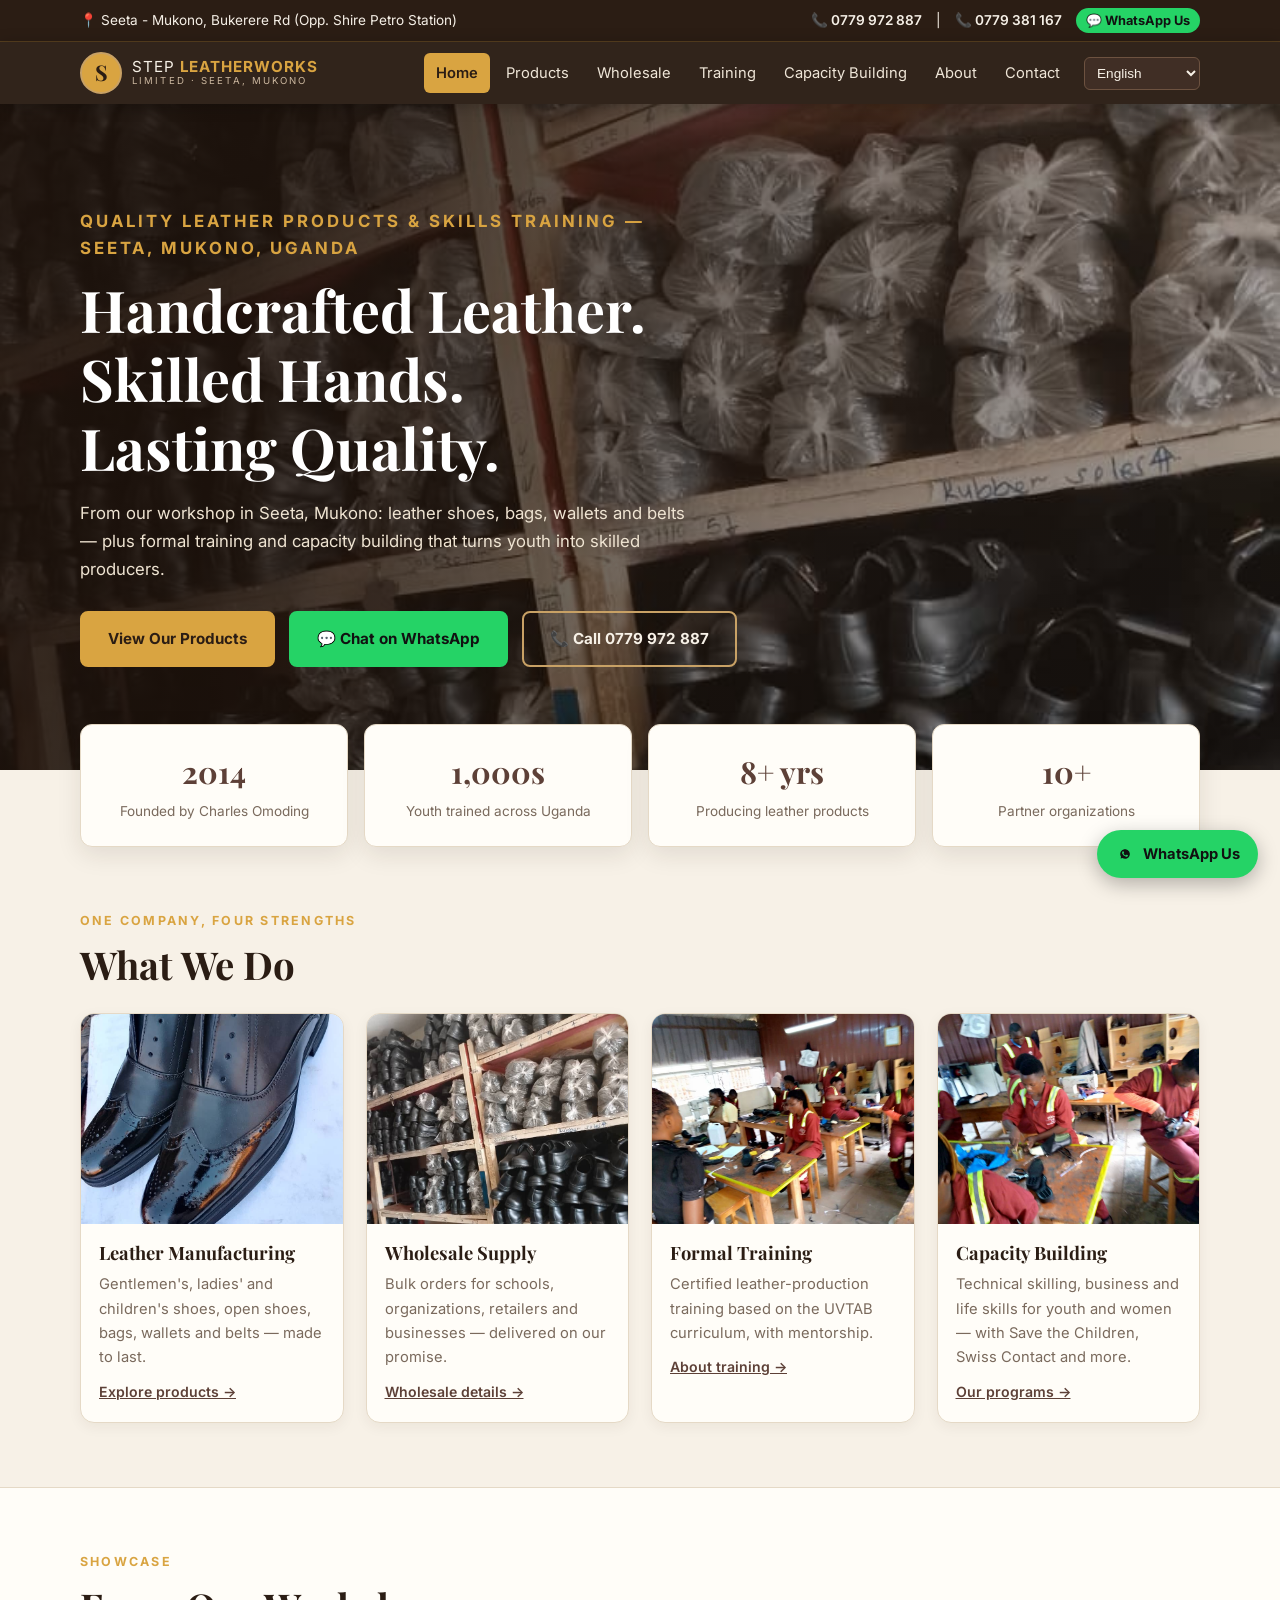
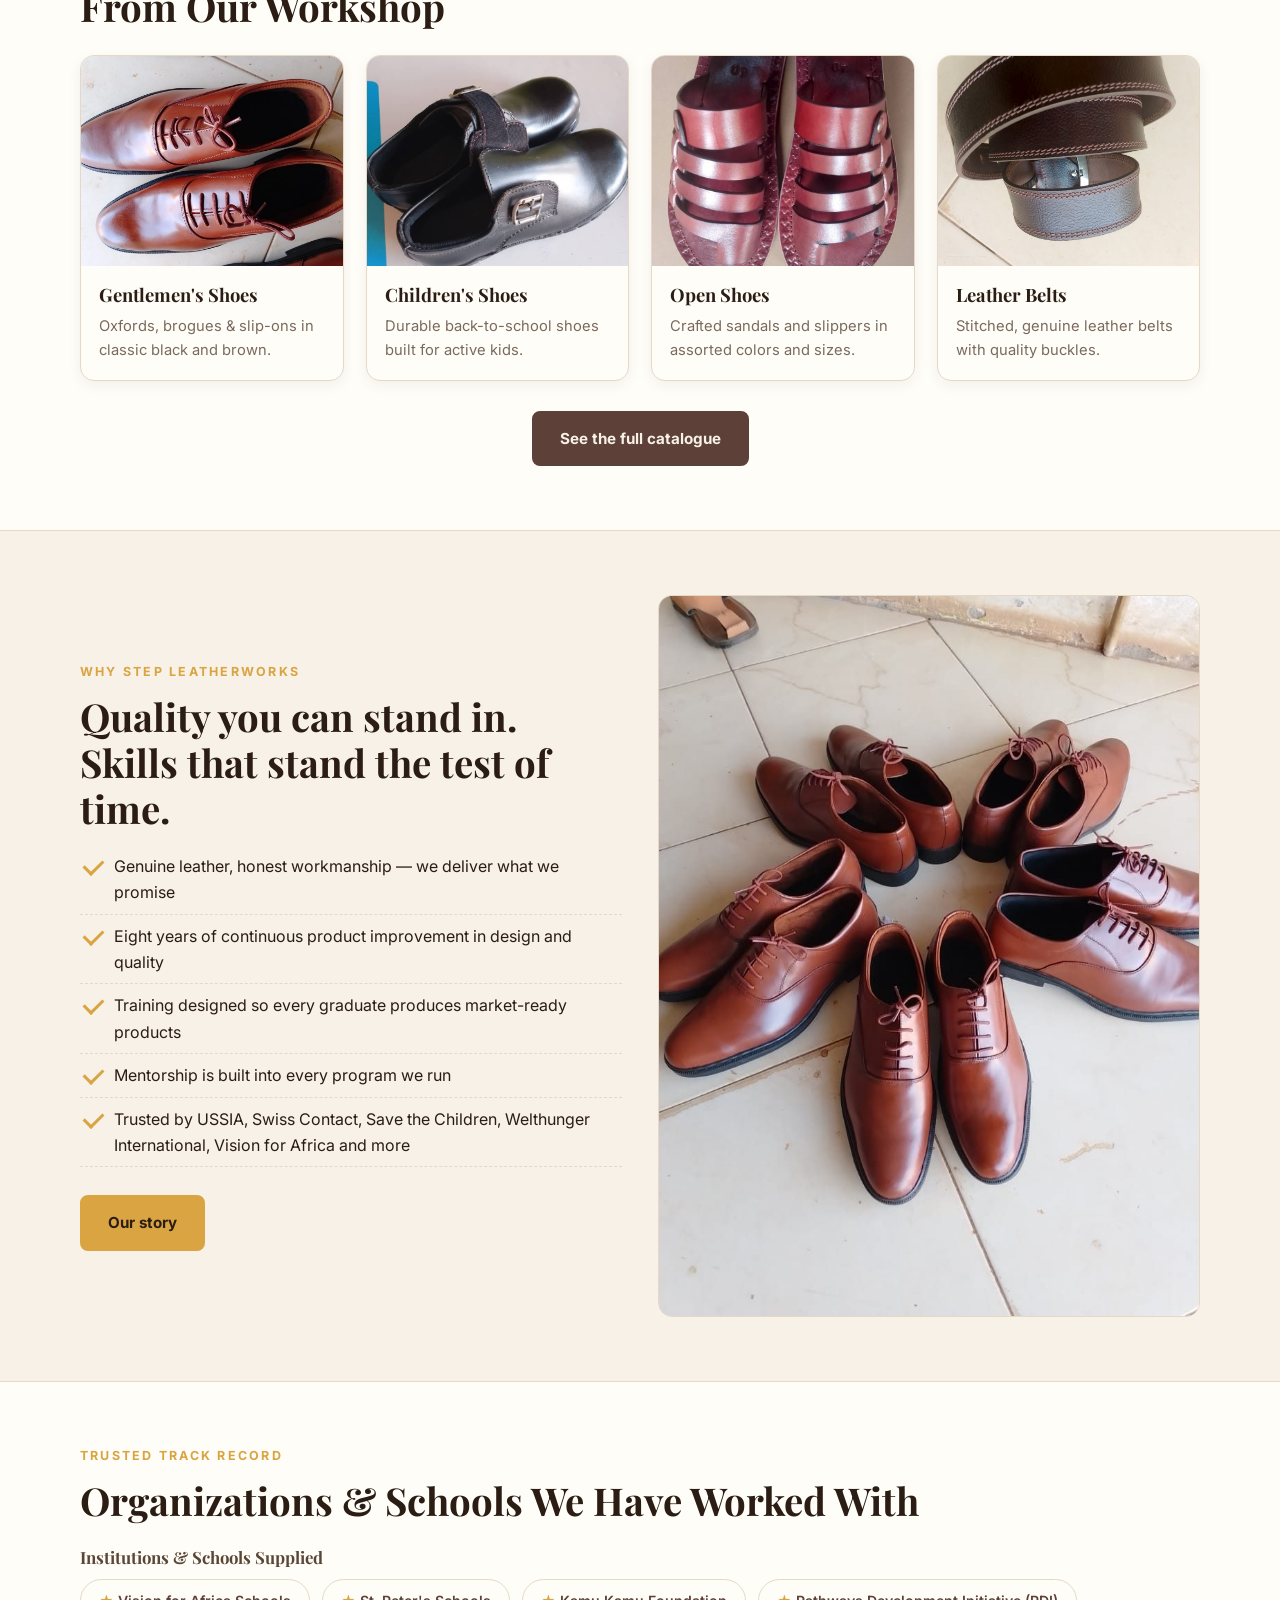
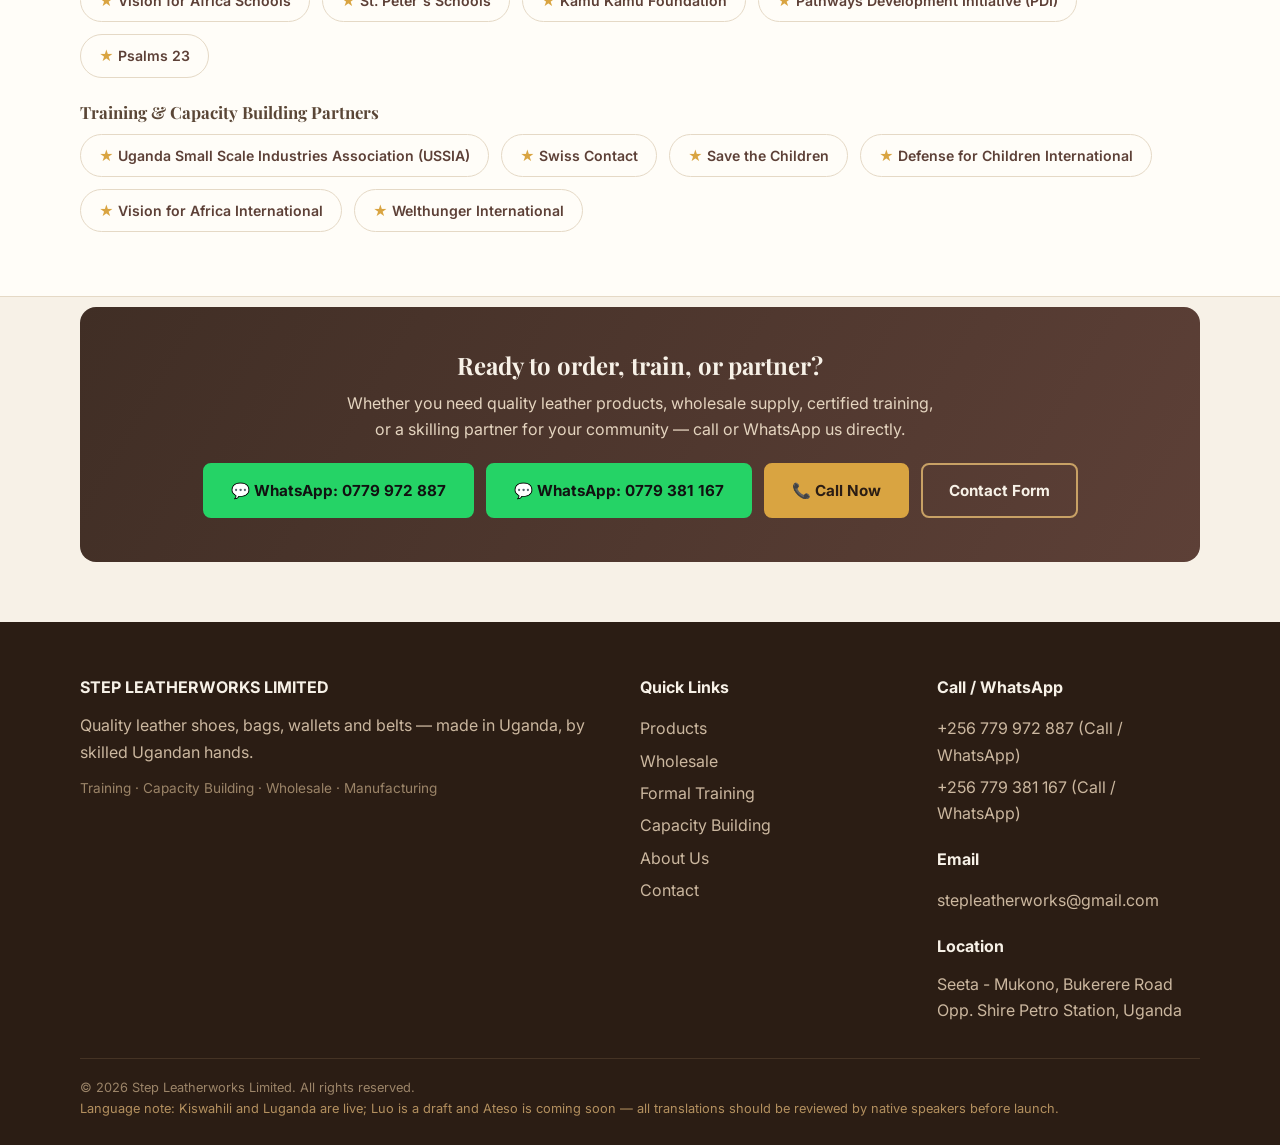
==== commit 25e88445: "Update partners section and add new organizations" ====
--- a/index.html
+++ b/index.html
@@ -238,17 +238,26 @@
 
 <section class="section alt">
   <div class="container">
-    <p class="kicker">Partners</p>
-    <h2 class="section-title">Organizations we have worked with</h2>
-    <div class="badge-row" style="margin-top:20px">
-      <span class="badge">Uganda Small Scale Industries Association</span>
+    <p class="kicker">Trusted Track Record</p>
+    <h2 class="section-title">Organizations &amp; Schools We Have Worked With</h2>
+
+    <h3 style="margin-top:24px;font-size:1.05rem;color:#5a4636;">Institutions &amp; Schools Supplied</h3>
+    <div class="badge-row" style="margin-top:12px">
+      <span class="badge">Vision for Africa Schools</span>
+      <span class="badge">St. Peter's Schools</span>
+      <span class="badge">Kamu Kamu Foundation</span>
+      <span class="badge">Pathways Development Initiative (PDI)</span>
+      <span class="badge">Psalms 23</span>
+    </div>
+
+    <h3 style="margin-top:24px;font-size:1.05rem;color:#5a4636;">Training &amp; Capacity Building Partners</h3>
+    <div class="badge-row" style="margin-top:12px">
+      <span class="badge">Uganda Small Scale Industries Association (USSIA)</span>
       <span class="badge">Swiss Contact</span>
       <span class="badge">Save the Children</span>
       <span class="badge">Defense for Children International</span>
       <span class="badge">Vision for Africa International</span>
       <span class="badge">Welthunger International</span>
-      <span class="badge">Kamukama Foundation</span>
-      <span class="badge">St. Peters Schools</span>
     </div>
   </div>
 </section>
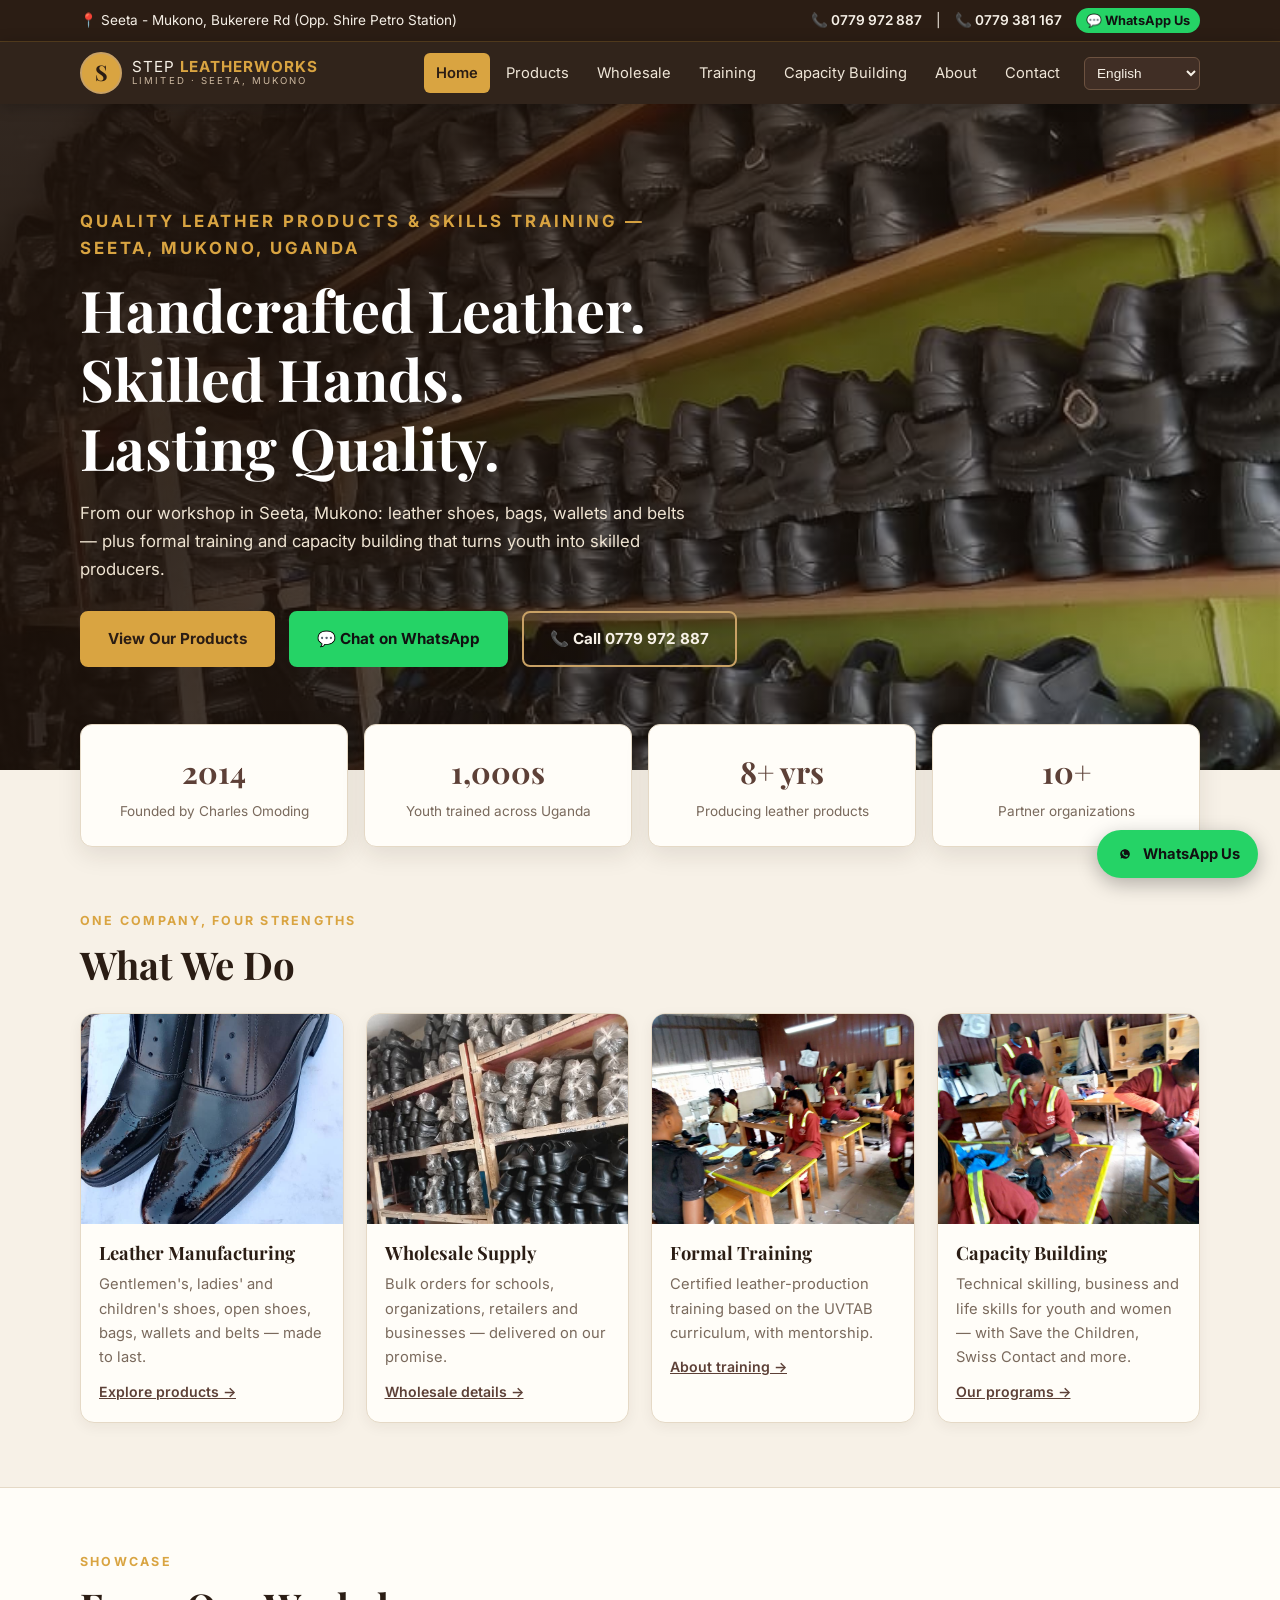
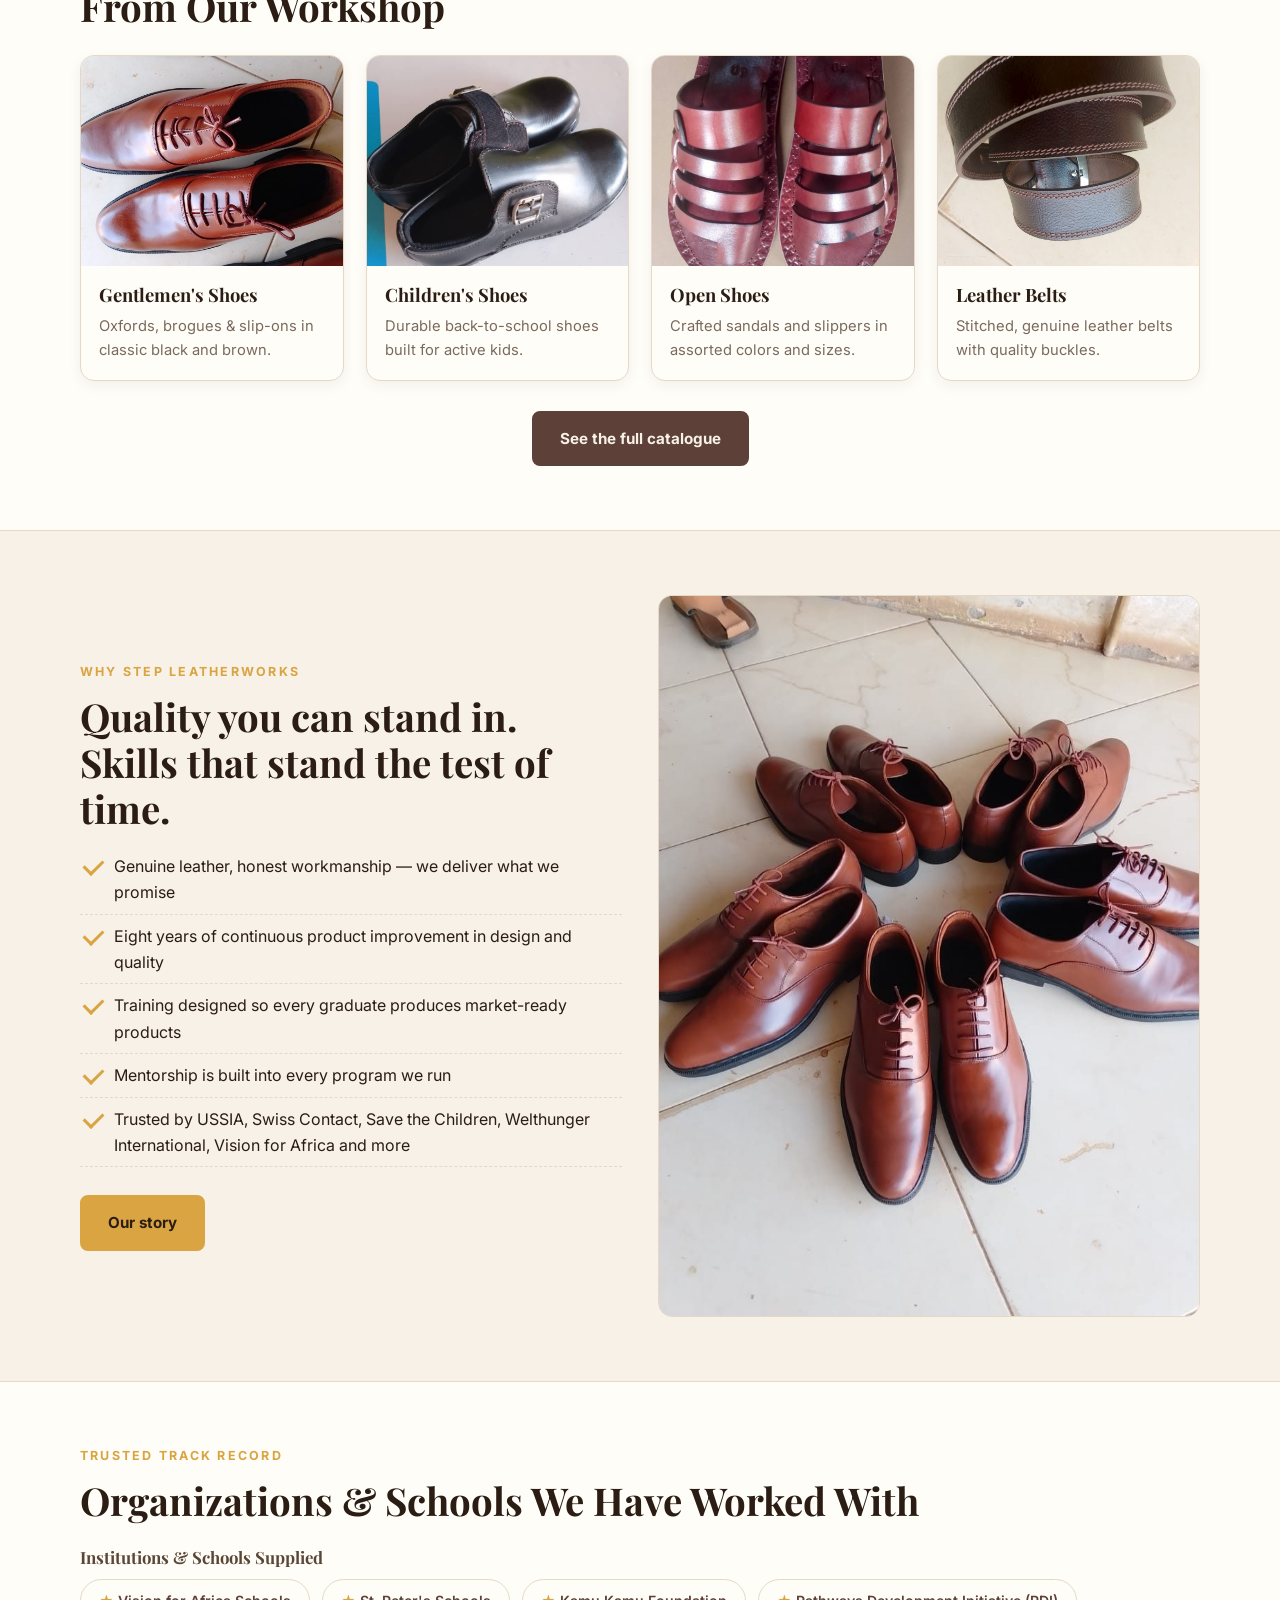
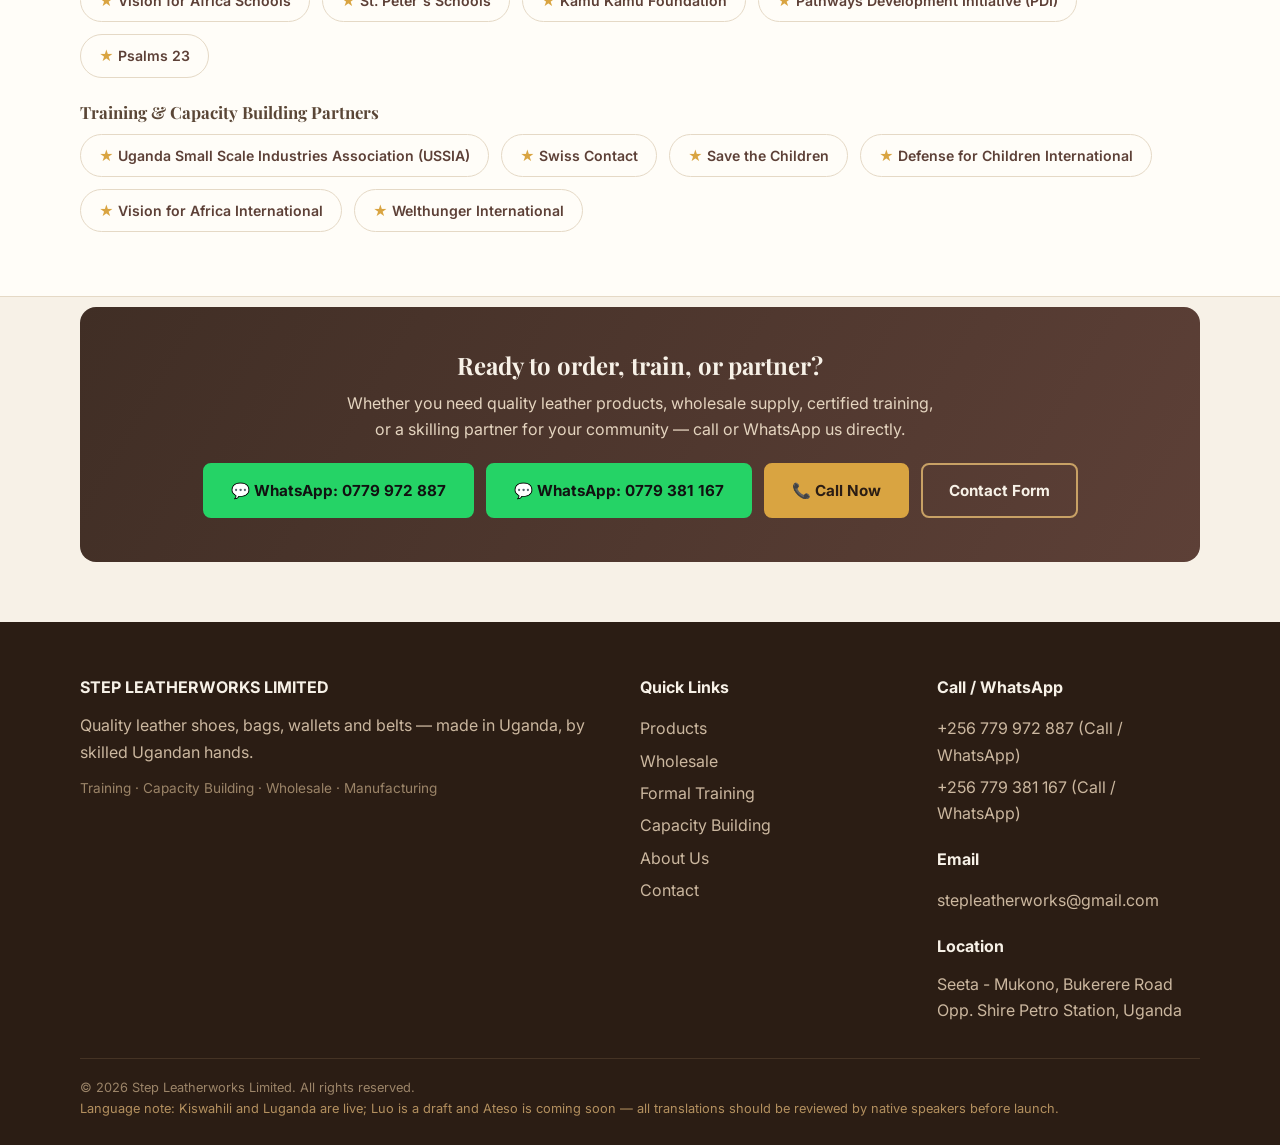
==== commit 02a34a1a: "Change hero section background image to wholesale" ====
--- a/index.html
+++ b/index.html
@@ -144,7 +144,7 @@
   </div>
 </header>
 
-<section class="hero" style="background-image:url('assets/img/stock-shelves.jpg')">
+<section class="hero" style="background-image:url('assets/img/wholesale.jpeg')">
   <div class="container">
     <p class="kicker" data-i18n="hero_kicker">Quality leather products &amp; skills training — Seeta, Mukono, Uganda</p>
     <h1 data-i18n="hero_title">Handcrafted Leather. Skilled Hands. Lasting Quality.</h1>
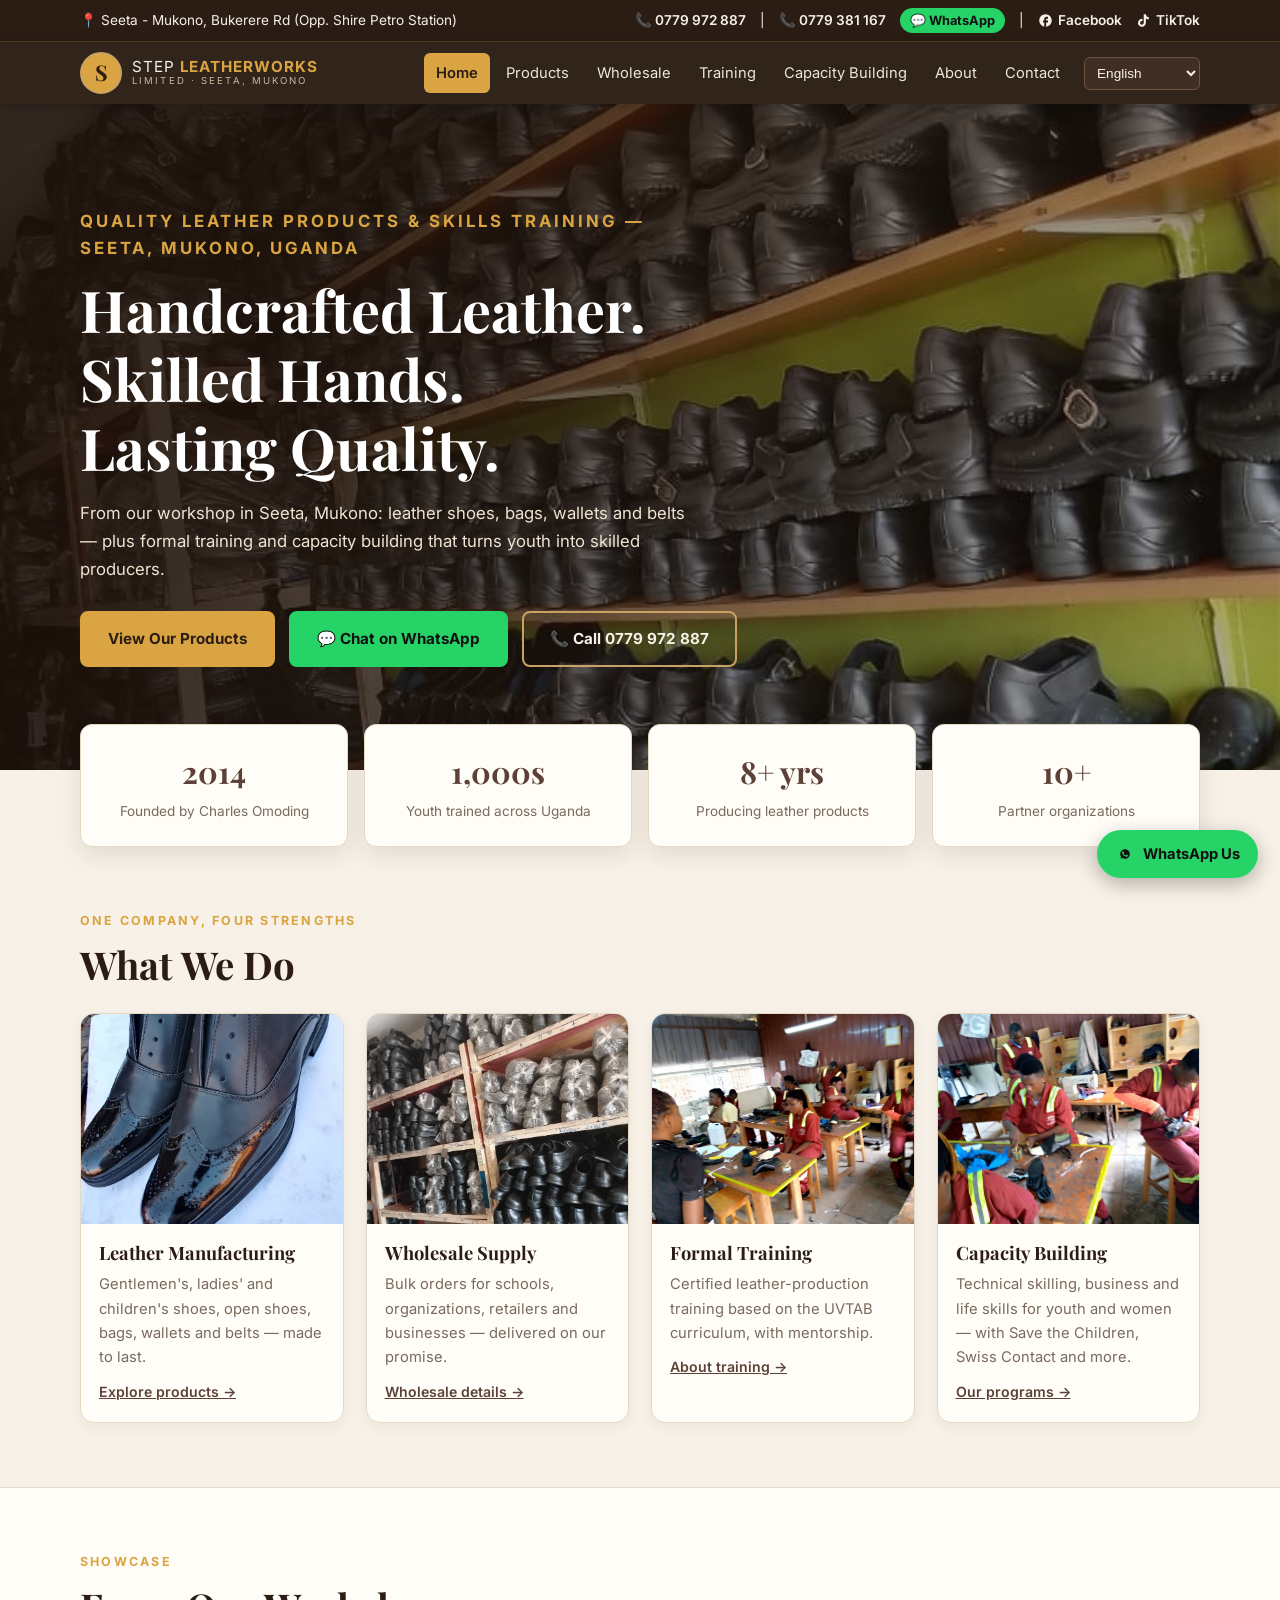
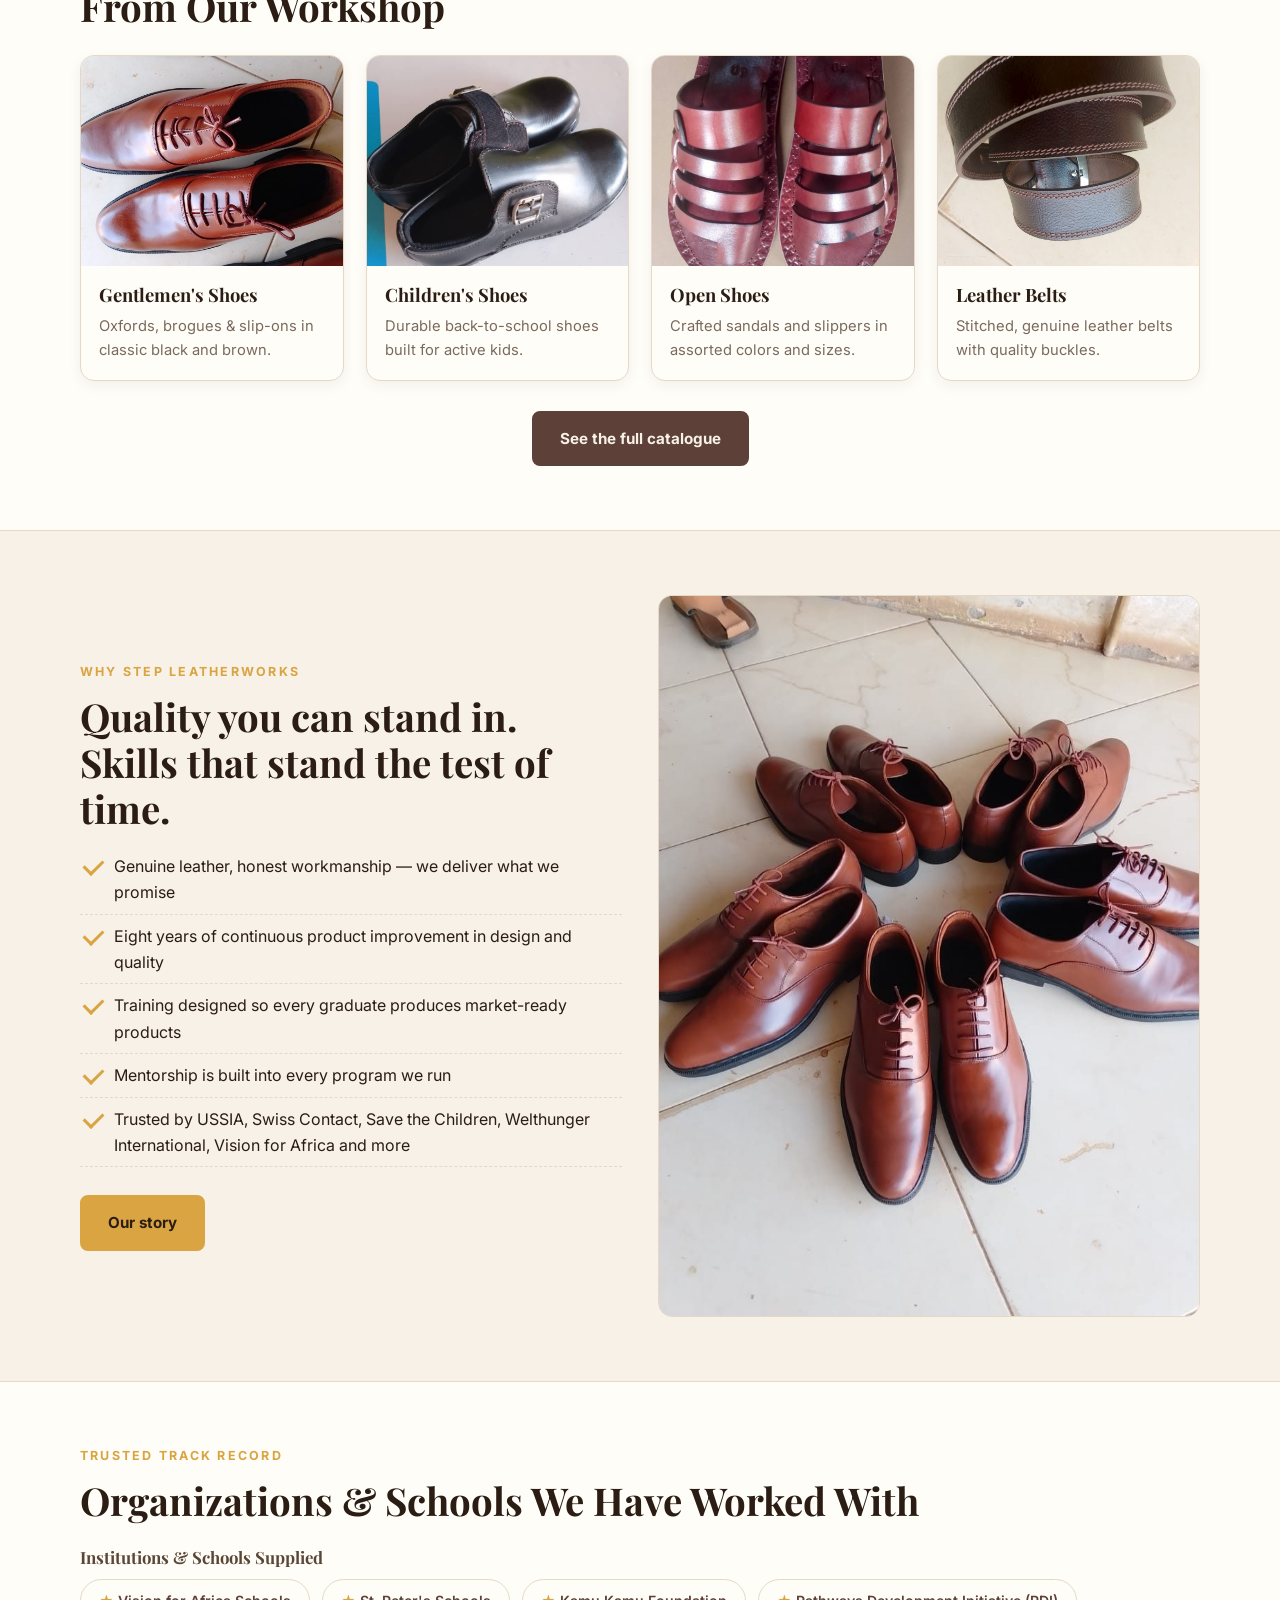
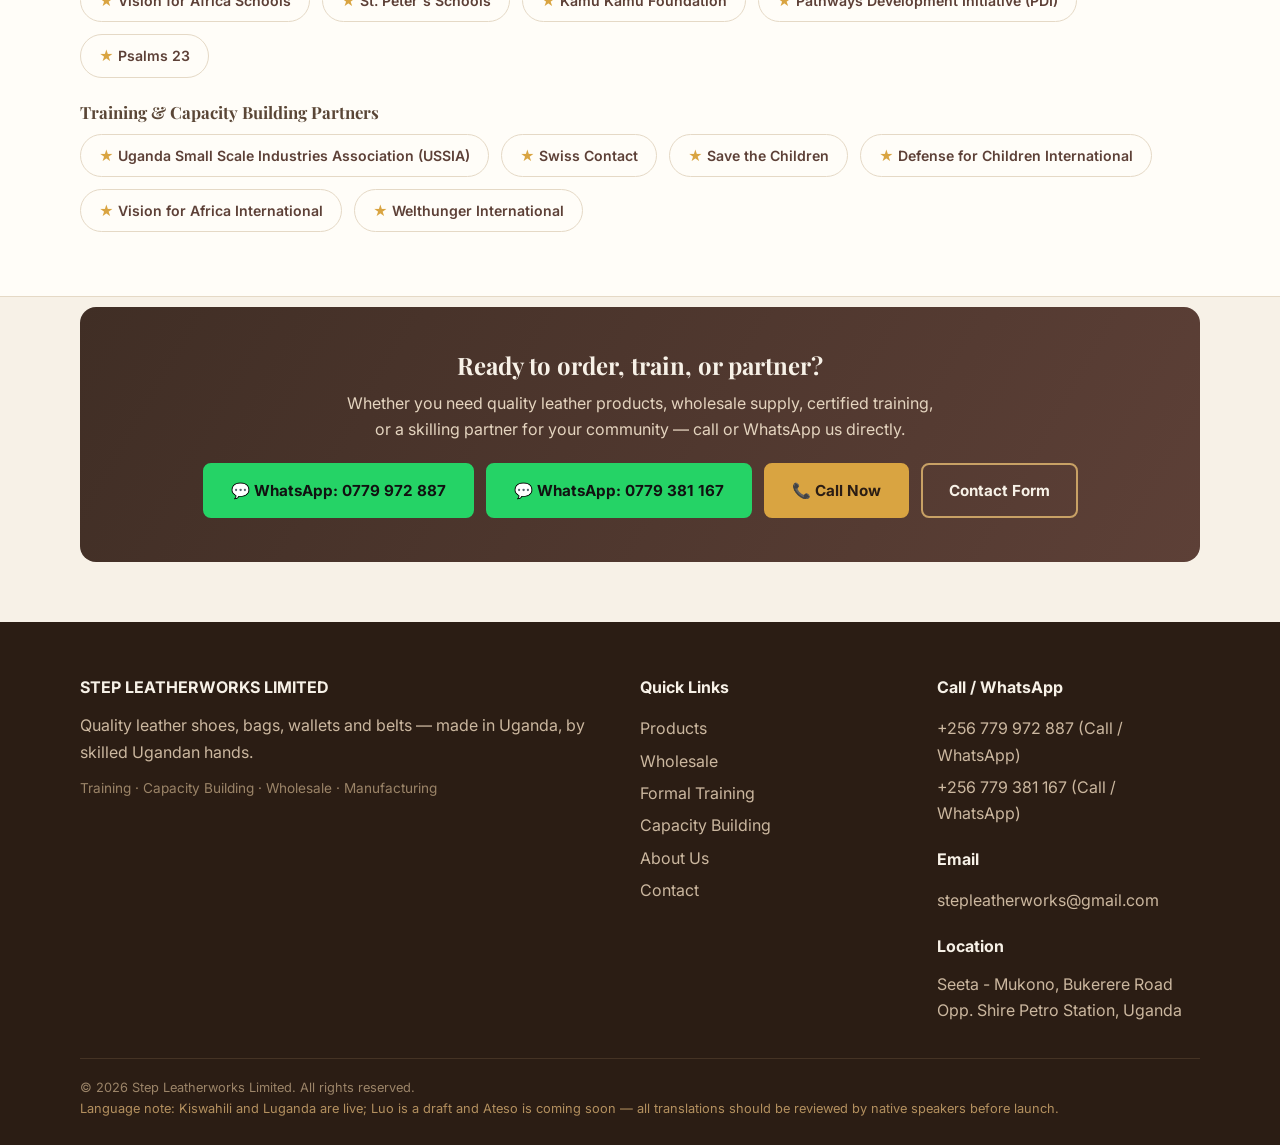
==== commit 4ea18f6d: "Update contact links and add social media icons" ====
--- a/index.html
+++ b/index.html
@@ -113,7 +113,16 @@
       <a href="tel:+256779972887">📞 0779 972 887</a>
       <span>|</span>
       <a href="tel:+256779381167">📞 0779 381 167</a>
-      <a class="wa-pill" href="https://wa.me/256779972887?text=Hello%20Step%20Leatherworks%20Limited,%20I%20would%20like%20to%20inquire%20about%20your%20products%20or%20training." target="_blank" rel="noopener">💬 WhatsApp Us</a>
+      <a class="wa-pill" href="https://wa.me/256779972887?text=Hello%20Step%20Leatherworks%20Limited,%20I%20would%20like%20to%20inquire%20about%20your%20products%20or%20training." target="_blank" rel="noopener">💬 WhatsApp</a>
+      <span>|</span>
+      <a href="https://www.facebook.com/share/1AG3aLvh2z/" target="_blank" rel="noopener" aria-label="Facebook" title="Follow us on Facebook">
+        <svg width="15" height="15" viewBox="0 0 24 24" fill="currentColor"><path d="M22 12c0-5.52-4.48-10-10-10S2 6.48 2 12c0 4.84 3.44 8.87 8 9.8V15H8v-3h2V9.5C10 7.57 11.57 6 13.5 6H16v3h-2c-.55 0-1 .45-1 1v2h3v3h-3v6.95c5.05-.5 9-4.76 9-9.95z"/></svg>
+        <span>Facebook</span>
+      </a>
+      <a href="https://vm.tiktok.com/ZS9PraxDRvvWn-GqlN1/" target="_blank" rel="noopener" aria-label="TikTok" title="Follow us on TikTok">
+        <svg width="15" height="15" viewBox="0 0 24 24" fill="currentColor"><path d="M19.59 6.69a4.83 4.83 0 0 1-3.77-4.25V2h-3.45v13.67a2.89 2.89 0 0 1-5.2 1.74 2.89 2.89 0 0 1 2.31-4.64 2.93 2.93 0 0 1 .88.13V9.4a6.84 6.84 0 0 0-1-.05A6.33 6.33 0 0 0 5 20.1a6.34 6.34 0 0 0 10.86-4.43v-7a8.16 8.16 0 0 0 4.77 1.52v-3.4a4.85 4.85 0 0 1-1-.1z"/></svg>
+        <span>TikTok</span>
+      </a>
     </div>
   </div>
 </div>
